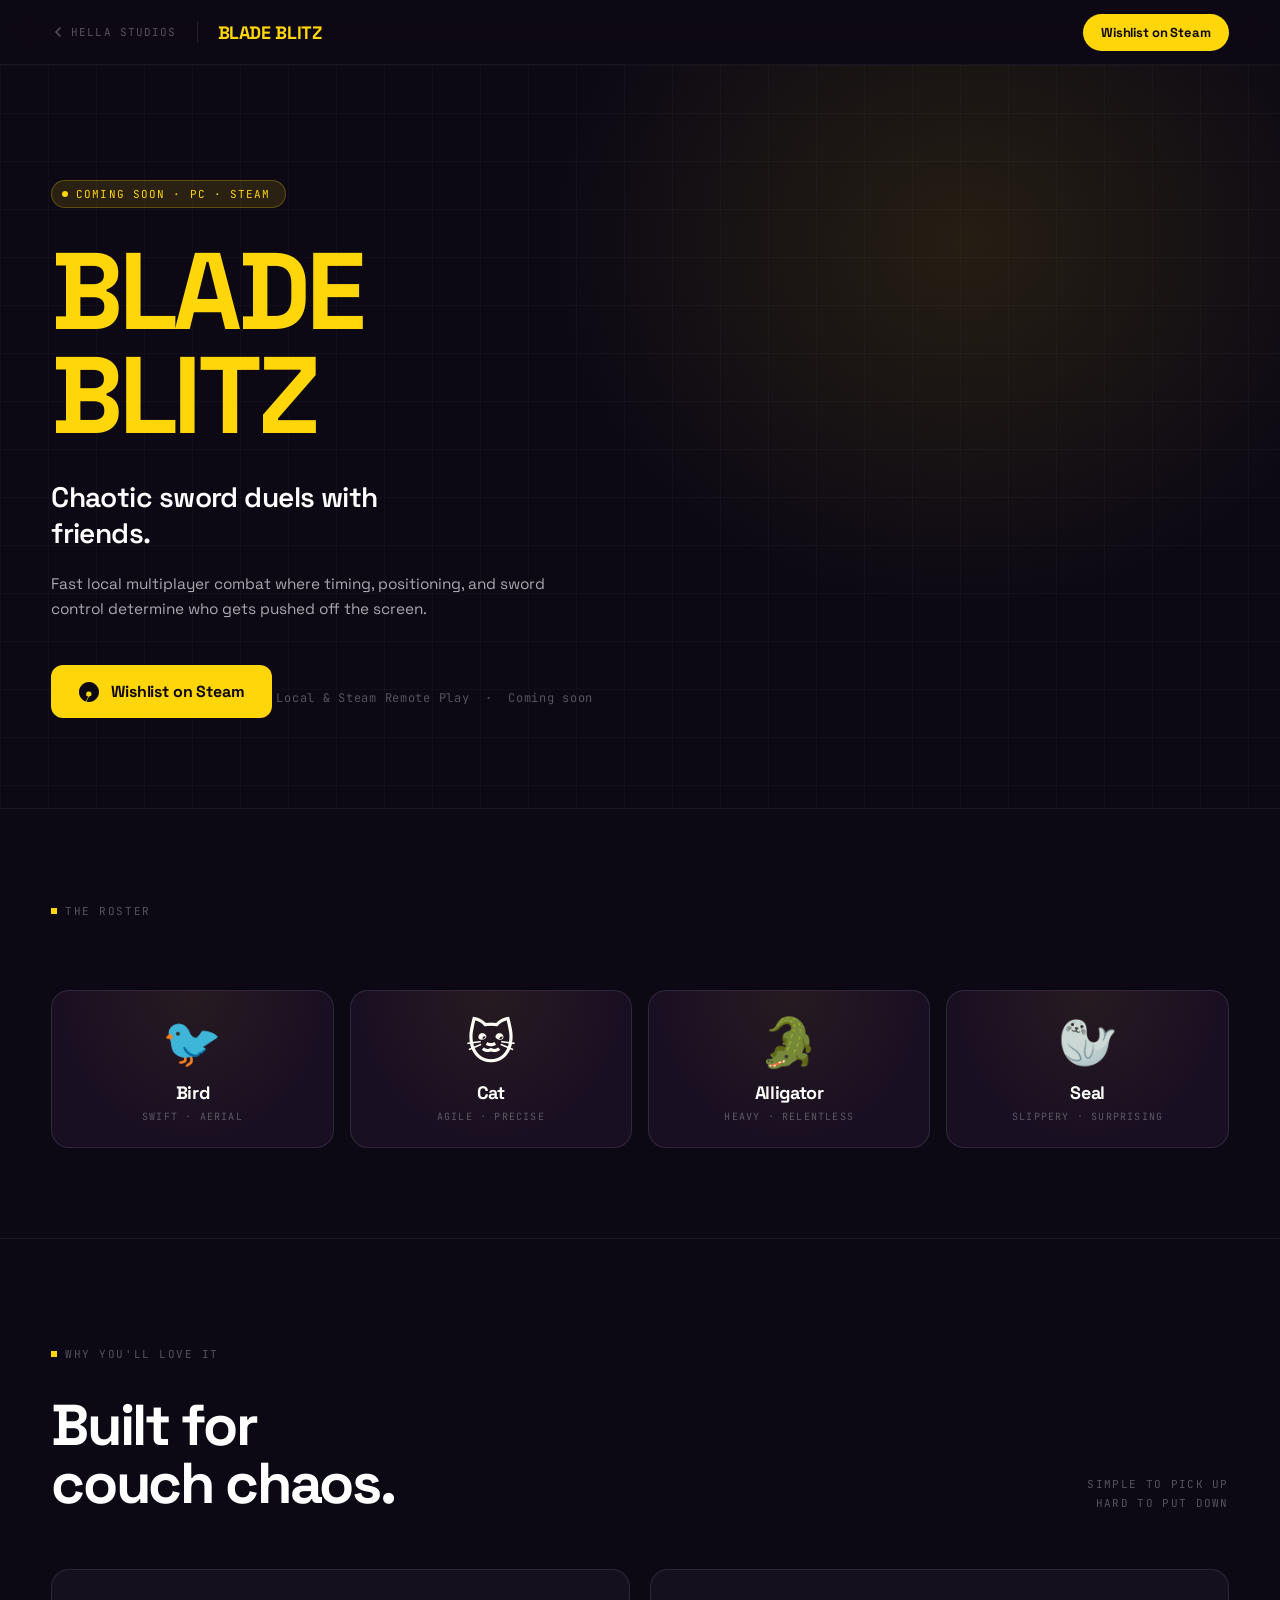
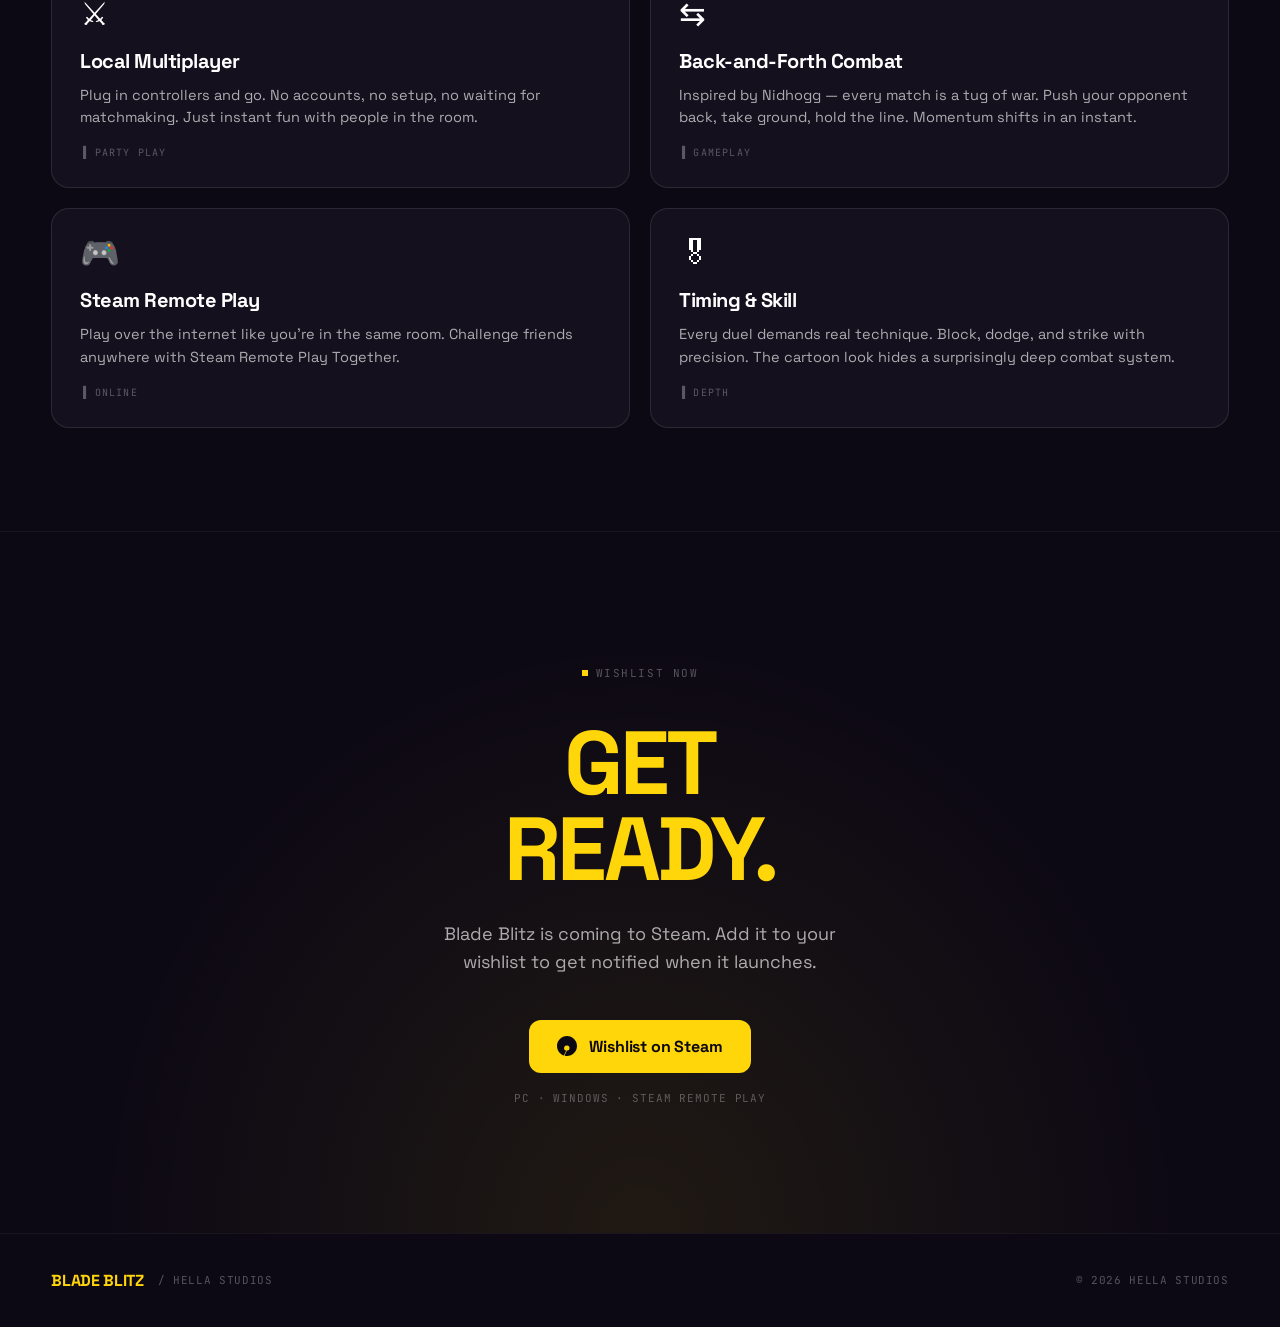
==== blade-blitz/index.html @ c14f47d5 "Initial commit" ====
<!DOCTYPE html>
<html lang="en">
<head>
<meta charset="UTF-8">
<meta name="viewport" content="width=device-width, initial-scale=1.0">
<title>Blade Blitz — Chaotic sword duels with friends.</title>
<link rel="stylesheet" href="../styles.css">
<style>
  :root {
    --bg:          #0d0914;
    --bg-2:        #15101e;
    --bg-3:        #1e1628;
    --bg-card:     #190f22;
    --fg:          #ffffff;
    --fg-2:        rgba(255,255,255,0.65);
    --fg-3:        rgba(255,255,255,0.3);
    --border:      rgba(255,255,255,0.1);
    --border-soft: rgba(255,255,255,0.05);
    --yellow:      #FFD60A;
    --yellow-dim:  #c8a800;
    --orange:      #FF8C00;
  }

  body { background: var(--bg); color: var(--fg); font-family: var(--font-sans); }
  ::selection { background: var(--yellow); color: var(--bg); }
  a { color: inherit; }
  button { font-family: inherit; }

  /* ── nav ── */
  nav {
    position: sticky; top: 0; z-index: 50;
    background: rgba(13,9,20,0.85);
    backdrop-filter: blur(14px) saturate(130%);
    -webkit-backdrop-filter: blur(14px) saturate(130%);
    border-bottom: 1px solid var(--border-soft);
  }
  nav .inner { display: flex; align-items: center; height: 64px; gap: 20px; }
  .nav-back {
    display: inline-flex; align-items: center; gap: 6px;
    font-family: var(--font-mono); font-size: 11px; letter-spacing: 0.1em;
    text-transform: uppercase; color: var(--fg-3);
    transition: color 0.15s;
  }
  .nav-back:hover { color: var(--fg-2); }
  .nav-back svg { flex-shrink: 0; }
  .nav-divider { width: 1px; height: 20px; background: var(--border); flex-shrink: 0; }
  .nav-logo {
    font-weight: 700; font-size: 18px; letter-spacing: -0.02em;
    text-transform: uppercase; color: var(--yellow);
  }
  nav .spacer { flex: 1; }
  .nav-cta {
    background: var(--yellow); color: var(--bg);
    padding: 10px 18px; border-radius: 999px;
    font-size: 13px; font-weight: 700; letter-spacing: -0.01em;
    border: 0; cursor: pointer;
    transition: transform 0.18s, background 0.18s;
  }
  .nav-cta:hover { background: #ffe033; transform: translateY(-1px); }

  /* ── shared section parts ── */
  .eyebrow {
    font-family: var(--font-mono); font-size: 11px; letter-spacing: 0.14em;
    text-transform: uppercase; color: var(--fg-3);
    display: inline-flex; align-items: center; gap: 8px;
    margin-bottom: 24px;
  }
  .eyebrow::before { content: ""; width: 6px; height: 6px; background: var(--yellow); display: inline-block; flex-shrink: 0; }

  /* ── hero ── */
  .hero {
    padding: clamp(72px, 9vw, 128px) 0 clamp(64px, 7vw, 96px);
    position: relative; overflow: hidden;
  }
  .hero::before {
    content: "";
    position: absolute; top: -30%; left: 40%;
    width: 900px; height: 800px;
    background: radial-gradient(ellipse at center, rgba(255,214,10,0.1) 0%, transparent 65%);
    pointer-events: none;
  }
  .hero::after {
    content: "";
    position: absolute; inset: 0;
    background-image:
      linear-gradient(rgba(255,255,255,0.025) 1px, transparent 1px),
      linear-gradient(90deg, rgba(255,255,255,0.025) 1px, transparent 1px);
    background-size: 48px 48px;
    pointer-events: none;
  }
  .hero .inner { position: relative; z-index: 1; }
  .hero-badge {
    display: inline-flex; align-items: center; gap: 8px;
    background: rgba(255,214,10,0.12); border: 1px solid rgba(255,214,10,0.25);
    border-radius: 999px; padding: 6px 14px 6px 10px;
    font-family: var(--font-mono); font-size: 11px; letter-spacing: 0.1em;
    text-transform: uppercase; color: var(--yellow);
    margin-bottom: 32px;
  }
  .hero-badge .dot { width: 6px; height: 6px; background: var(--yellow); border-radius: 50%; flex-shrink: 0; }
  .hero h1 {
    font-size: clamp(56px, 8.5vw, 128px);
    font-weight: 700; letter-spacing: -0.04em; line-height: 0.95;
    text-transform: uppercase; color: var(--yellow);
    margin-bottom: 32px; max-width: 10ch;
  }
  .hero .tagline {
    font-size: clamp(20px, 2.2vw, 30px);
    font-weight: 600; letter-spacing: -0.02em; line-height: 1.3;
    color: var(--fg); max-width: 22ch; margin-bottom: 20px;
  }
  .hero .sub {
    font-size: clamp(15px, 1.2vw, 17px); line-height: 1.6;
    color: var(--fg-2); max-width: 50ch; margin-bottom: 44px;
  }
  .btn-steam {
    display: inline-flex; align-items: center; gap: 12px;
    background: var(--yellow); color: var(--bg);
    padding: 16px 28px; border-radius: 12px; border: 0;
    font-size: 16px; font-weight: 700; letter-spacing: -0.01em;
    cursor: pointer; transition: transform 0.18s, background 0.18s;
    text-decoration: none;
  }
  .btn-steam:hover { background: #ffe033; transform: translateY(-2px); }
  .btn-steam svg { flex-shrink: 0; }
  .hero-meta { margin-top: 20px; font-family: var(--font-mono); font-size: 12px; color: var(--fg-3); letter-spacing: 0.06em; display: inline-flex; align-items: center; gap: 8px; }

  /* ── cast ── */
  .cast { padding: clamp(64px,7vw,96px) 0; border-top: 1px solid var(--border-soft); }
  .cast-grid { display: grid; grid-template-columns: repeat(4, 1fr); gap: 16px; margin-top: 48px; }
  @media (max-width: 760px) { .cast-grid { grid-template-columns: repeat(2, 1fr); } }
  @media (max-width: 400px) { .cast-grid { grid-template-columns: 1fr 1fr; gap: 12px; } }
  .cast-card {
    background: var(--bg-card); border: 1px solid var(--border);
    border-radius: 18px; padding: 28px 20px 24px;
    text-align: center; transition: transform 0.2s, border-color 0.2s;
    position: relative; overflow: hidden;
  }
  .cast-card:hover { transform: translateY(-3px); border-color: rgba(255,214,10,0.3); }
  .cast-card::before { content: ""; position: absolute; inset: 0; background: radial-gradient(ellipse at 50% 0%, rgba(255,214,10,0.06), transparent 70%); pointer-events: none; }
  .cast-emoji { font-size: 48px; line-height: 1; margin-bottom: 14px; display: block; }
  .cast-name { font-weight: 700; font-size: 18px; letter-spacing: -0.02em; margin-bottom: 6px; }
  .cast-role { font-family: var(--font-mono); font-size: 10px; letter-spacing: 0.12em; text-transform: uppercase; color: var(--fg-3); }

  /* ── features ── */
  .features { padding: clamp(72px,8vw,112px) 0; border-top: 1px solid var(--border-soft); }
  .section-head { display: flex; justify-content: space-between; align-items: flex-end; gap: 32px; margin-bottom: 56px; flex-wrap: wrap; }
  .section-head h2 { font-size: clamp(34px, 4.5vw, 64px); font-weight: 700; letter-spacing: -0.04em; line-height: 1.0; margin-top: 12px; }
  .section-head .right-meta { font-family: var(--font-mono); font-size: 11px; color: var(--fg-3); text-transform: uppercase; letter-spacing: 0.12em; text-align: right; line-height: 1.7; }
  .features-list { display: grid; grid-template-columns: repeat(2, 1fr); gap: 20px; }
  @media (max-width: 640px) { .features-list { grid-template-columns: 1fr; } }
  .feat-card {
    background: var(--bg-2); border: 1px solid var(--border);
    border-radius: 18px; padding: 28px;
    transition: border-color 0.2s, transform 0.2s;
  }
  .feat-card:hover { border-color: rgba(255,214,10,0.3); transform: translateY(-2px); }
  .feat-card .feat-icon { font-size: 32px; margin-bottom: 18px; line-height: 1; }
  .feat-card h3 { font-size: 20px; font-weight: 700; letter-spacing: -0.025em; margin-bottom: 10px; }
  .feat-card p { font-size: 14.5px; color: var(--fg-2); line-height: 1.55; }
  .feat-tag { font-family: var(--font-mono); font-size: 10px; letter-spacing: 0.12em; text-transform: uppercase; color: var(--fg-3); margin-top: 18px; }

  /* ── final cta ── */
  .final {
    padding: clamp(80px,10vw,128px) 0;
    border-top: 1px solid var(--border-soft);
    text-align: center; position: relative; overflow: hidden;
  }
  .final::before { content: ""; position: absolute; inset: 0; background: radial-gradient(ellipse at 50% 100%, rgba(255,214,10,0.08), transparent 60%); pointer-events: none; }
  .final .inner { position: relative; z-index: 1; }
  .final h2 { font-size: clamp(48px, 7vw, 108px); font-weight: 700; letter-spacing: -0.04em; line-height: 0.96; text-transform: uppercase; color: var(--yellow); margin: 16px auto 28px; max-width: 12ch; }
  .final .sub { font-size: 18px; color: var(--fg-2); max-width: 36ch; margin: 0 auto 44px; line-height: 1.55; }
  .final .platform-note { margin-top: 18px; font-family: var(--font-mono); font-size: 11px; color: var(--fg-3); letter-spacing: 0.08em; text-transform: uppercase; }

  /* ── footer ── */
  footer { border-top: 1px solid var(--border-soft); padding: 36px 0; }
  footer .row { display: flex; align-items: center; justify-content: space-between; flex-wrap: wrap; gap: 20px; }
  .footer-brand { font-weight: 700; font-size: 16px; letter-spacing: -0.02em; text-transform: uppercase; color: var(--yellow); }
  .footer-copy { font-family: var(--font-mono); font-size: 11px; color: var(--fg-3); letter-spacing: 0.06em; text-transform: uppercase; }
  .footer-parent { font-family: var(--font-mono); font-size: 11px; color: var(--fg-3); letter-spacing: 0.06em; text-transform: uppercase; }
  .footer-parent a:hover { color: var(--fg-2); }
</style>
</head>
<body>

<nav>
  <div class="shell inner">
    <a href="../" class="nav-back">
      <svg width="14" height="14" viewBox="0 0 14 14" fill="none" stroke="currentColor" stroke-width="1.6" stroke-linecap="round" stroke-linejoin="round"><path d="M9 3L5 7l4 4"/></svg>
      Hella Studios
    </a>
    <span class="nav-divider"></span>
    <span class="nav-logo">Blade Blitz</span>
    <span class="spacer"></span>
    <button class="nav-cta">Wishlist on Steam</button>
  </div>
</nav>

<!-- hero -->
<section class="hero">
  <div class="shell inner">
    <div class="hero-badge"><span class="dot"></span>Coming Soon &middot; PC &middot; Steam</div>
    <h1>Blade<br/>Blitz</h1>
    <p class="tagline">Chaotic sword duels with friends.</p>
    <p class="sub">Fast local multiplayer combat where timing, positioning, and sword control determine who gets pushed off the screen.</p>
    <a href="#" class="btn-steam">
      <svg width="20" height="20" viewBox="0 0 20 20" fill="currentColor">
        <path d="M10 0C4.477 0 0 4.477 0 10c0 4.418 2.865 8.166 6.839 9.489l2.413-4.975A2.5 2.5 0 0 1 10 9.5a2.5 2.5 0 0 1 2.5 2.5 2.5 2.5 0 0 1-2.5 2.5 2.5 2.5 0 0 1-.09-.003l-2.376 4.897C8.341 19.79 9.163 20 10 20c5.523 0 10-4.477 10-10S15.523 0 10 0z"/>
      </svg>
      Wishlist on Steam
    </a>
    <div class="hero-meta">Local &amp; Steam Remote Play &nbsp;&middot;&nbsp; Coming soon</div>
  </div>
</section>

<!-- cast -->
<section class="cast">
  <div class="shell">
    <div class="eyebrow">The roster</div>
    <div class="cast-grid">
      <div class="cast-card">
        <span class="cast-emoji">🐦</span>
        <div class="cast-name">Bird</div>
        <div class="cast-role">Swift &middot; Aerial</div>
      </div>
      <div class="cast-card">
        <span class="cast-emoji">🐱</span>
        <div class="cast-name">Cat</div>
        <div class="cast-role">Agile &middot; Precise</div>
      </div>
      <div class="cast-card">
        <span class="cast-emoji">🐊</span>
        <div class="cast-name">Alligator</div>
        <div class="cast-role">Heavy &middot; Relentless</div>
      </div>
      <div class="cast-card">
        <span class="cast-emoji">🦭</span>
        <div class="cast-name">Seal</div>
        <div class="cast-role">Slippery &middot; Surprising</div>
      </div>
    </div>
  </div>
</section>

<!-- features -->
<section class="features" id="features">
  <div class="shell">
    <div class="section-head">
      <div>
        <div class="eyebrow">Why you'll love it</div>
        <h2>Built for<br/>couch chaos.</h2>
      </div>
      <div class="right-meta">Simple to pick up<br/>hard to put down</div>
    </div>

    <div class="features-list">
      <div class="feat-card">
        <div class="feat-icon">&#9876;</div>
        <h3>Local Multiplayer</h3>
        <p>Plug in controllers and go. No accounts, no setup, no waiting for matchmaking. Just instant fun with people in the room.</p>
        <div class="feat-tag">&#9616; Party Play</div>
      </div>

      <div class="feat-card">
        <div class="feat-icon">&#8646;</div>
        <h3>Back-and-Forth Combat</h3>
        <p>Inspired by Nidhogg — every match is a tug of war. Push your opponent back, take ground, hold the line. Momentum shifts in an instant.</p>
        <div class="feat-tag">&#9616; Gameplay</div>
      </div>

      <div class="feat-card">
        <div class="feat-icon">&#127918;</div>
        <h3>Steam Remote Play</h3>
        <p>Play over the internet like you're in the same room. Challenge friends anywhere with Steam Remote Play Together.</p>
        <div class="feat-tag">&#9616; Online</div>
      </div>

      <div class="feat-card">
        <div class="feat-icon">&#127894;</div>
        <h3>Timing &amp; Skill</h3>
        <p>Every duel demands real technique. Block, dodge, and strike with precision. The cartoon look hides a surprisingly deep combat system.</p>
        <div class="feat-tag">&#9616; Depth</div>
      </div>
    </div>
  </div>
</section>

<!-- final cta -->
<section class="final">
  <div class="shell inner">
    <div class="eyebrow" style="justify-content:center;display:inline-flex;">Wishlist now</div>
    <h2>Get<br/>Ready.</h2>
    <p class="sub">Blade Blitz is coming to Steam. Add it to your wishlist to get notified when it launches.</p>
    <a href="#" class="btn-steam">
      <svg width="20" height="20" viewBox="0 0 20 20" fill="currentColor">
        <path d="M10 0C4.477 0 0 4.477 0 10c0 4.418 2.865 8.166 6.839 9.489l2.413-4.975A2.5 2.5 0 0 1 10 9.5a2.5 2.5 0 0 1 2.5 2.5 2.5 2.5 0 0 1-2.5 2.5 2.5 2.5 0 0 1-.09-.003l-2.376 4.897C8.341 19.79 9.163 20 10 20c5.523 0 10-4.477 10-10S15.523 0 10 0z"/>
      </svg>
      Wishlist on Steam
    </a>
    <div class="platform-note">PC &middot; Windows &middot; Steam Remote Play</div>
  </div>
</section>

<!-- footer -->
<footer>
  <div class="shell row">
    <div style="display:flex;align-items:center;gap:14px;">
      <span class="footer-brand">Blade Blitz</span>
      <span class="footer-parent">/ <a href="../">Hella Studios</a></span>
    </div>
    <span class="footer-copy">&copy; 2026 Hella Studios</span>
  </div>
</footer>

</body>
</html>
---- styles.css ----
@import url('https://fonts.googleapis.com/css2?family=Space+Grotesk:wght@400;500;600;700&family=JetBrains+Mono:wght@400;500;600;700&display=swap');

*,*::before,*::after{box-sizing:border-box;margin:0;padding:0}
html{-webkit-text-size-adjust:100%}
body{-webkit-font-smoothing:antialiased;text-rendering:optimizeLegibility;overflow-x:hidden}
a{text-decoration:none;color:inherit}
button{font-family:inherit;cursor:pointer;border:none;background:none}
img,svg{display:block;max-width:100%}
ul{list-style:none}

:root {
  --font-sans: "Space Grotesk", -apple-system, system-ui, sans-serif;
  --font-mono: "JetBrains Mono", ui-monospace, "SF Mono", monospace;
}

.shell {
  max-width: 1280px;
  margin: 0 auto;
  padding-left: clamp(20px, 4vw, 56px);
  padding-right: clamp(20px, 4vw, 56px);
}
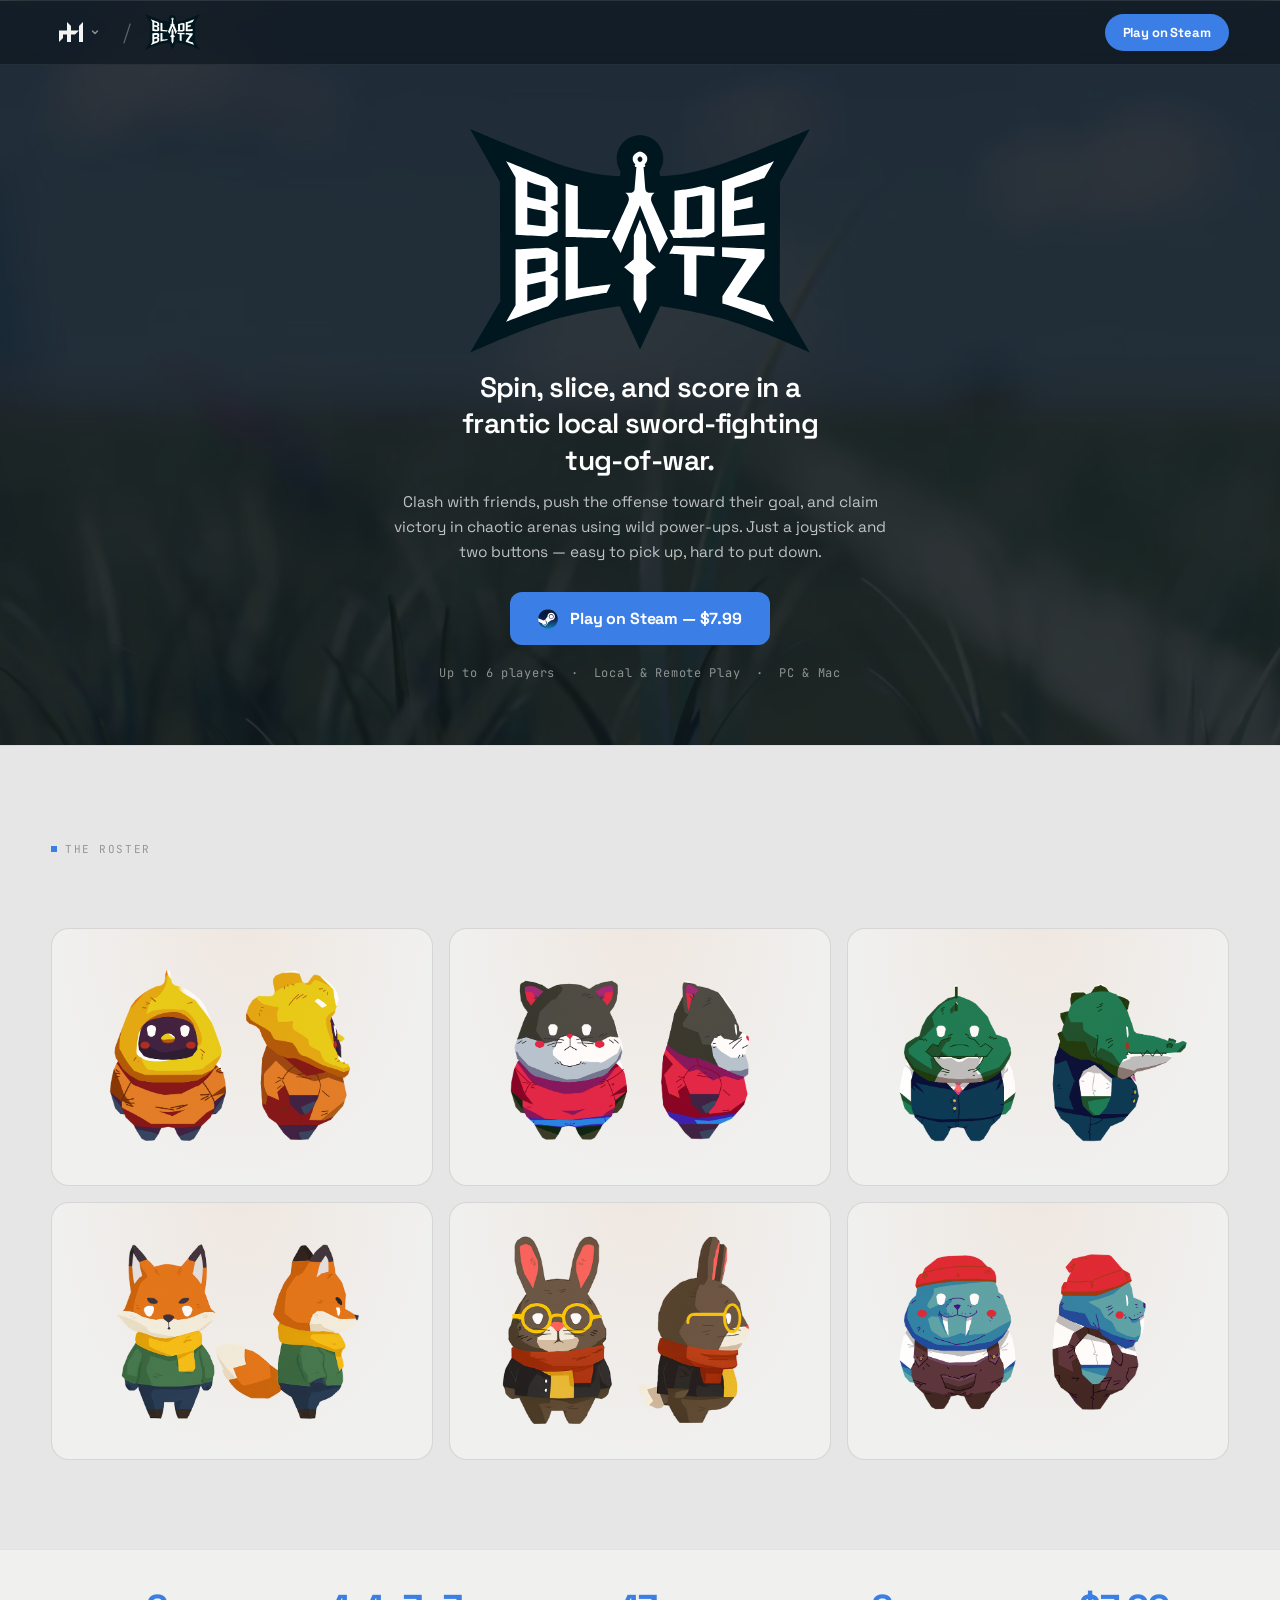
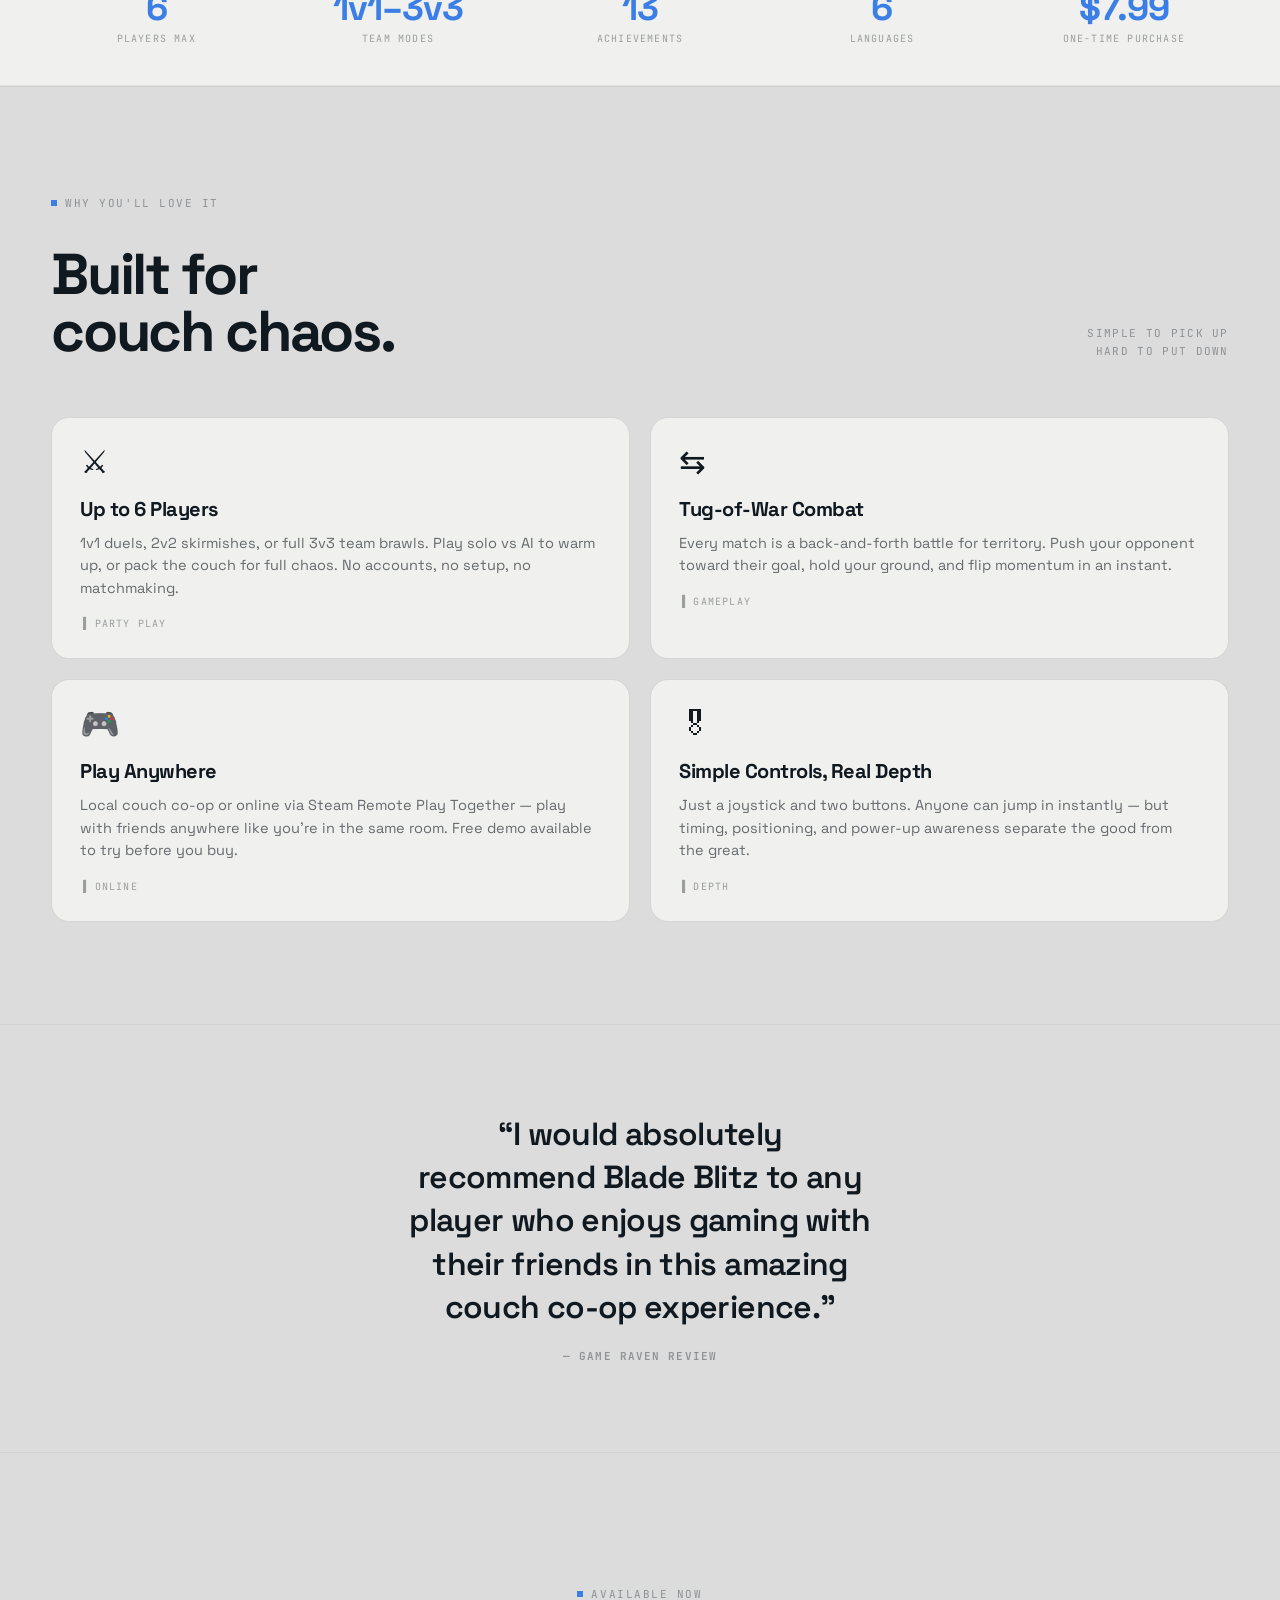
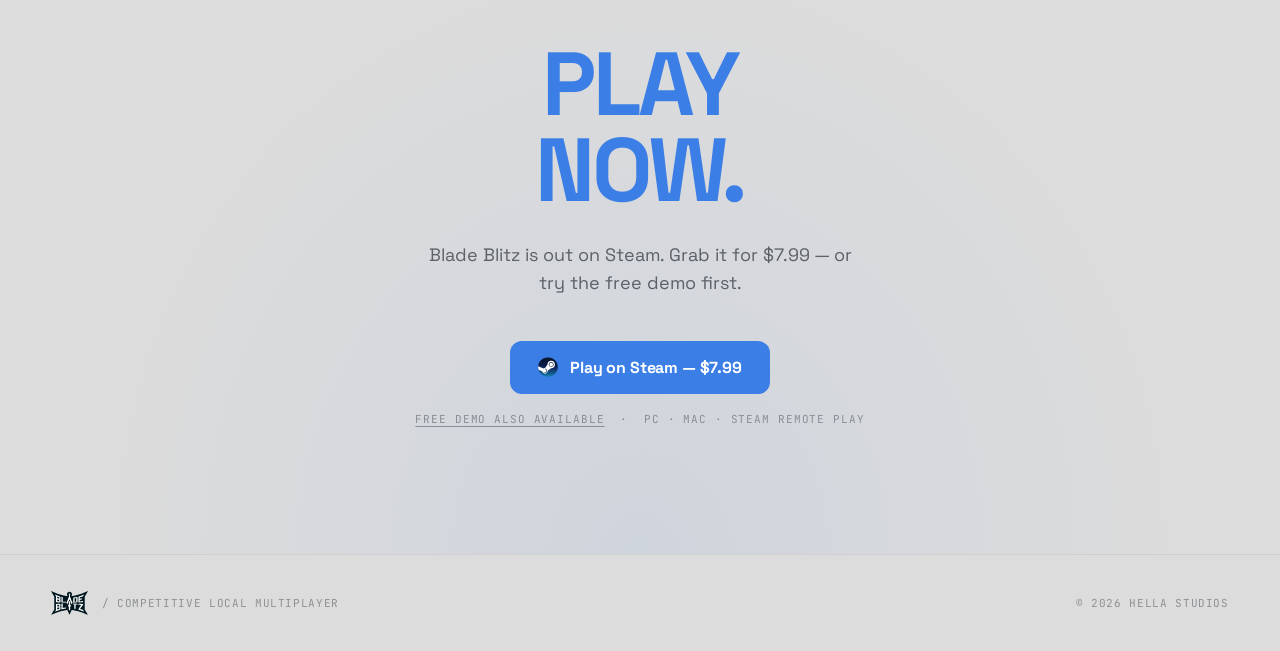
==== commit 4216188d: "Updated both Blade Blitz and Habite product one pagers" ====
--- a/blade-blitz/index.html
+++ b/blade-blitz/index.html
@@ -7,56 +7,91 @@
 <link rel="stylesheet" href="../styles.css">
 <style>
   :root {
-    --bg:          #0d0914;
-    --bg-2:        #15101e;
-    --bg-3:        #1e1628;
-    --bg-card:     #190f22;
-    --fg:          #ffffff;
-    --fg-2:        rgba(255,255,255,0.65);
-    --fg-3:        rgba(255,255,255,0.3);
-    --border:      rgba(255,255,255,0.1);
-    --border-soft: rgba(255,255,255,0.05);
-    --yellow:      #FFD60A;
-    --yellow-dim:  #c8a800;
-    --orange:      #FF8C00;
+    --bg:          #DCDCDC;
+    --bg-2:        #E6E6E6;
+    --bg-3:        #CFCFCF;
+    --bg-card:     #F0F0EE;
+    --fg:          #101820;
+    --fg-2:        rgba(16,24,32,0.62);
+    --fg-3:        rgba(16,24,32,0.38);
+    --border:      rgba(16,24,32,0.12);
+    --border-soft: rgba(16,24,32,0.06);
+    --blue:        #3B7EE6;
+    --blue-dim:    #2A6DD2;
+    --orange:      #E85210;
   }
 
   body { background: var(--bg); color: var(--fg); font-family: var(--font-sans); }
-  ::selection { background: var(--yellow); color: var(--bg); }
+  ::selection { background: var(--blue); color: #fff; }
   a { color: inherit; }
   button { font-family: inherit; }
 
   /* ── nav ── */
   nav {
     position: sticky; top: 0; z-index: 50;
-    background: rgba(13,9,20,0.85);
+    background: rgba(16,24,32,0.75);
     backdrop-filter: blur(14px) saturate(130%);
     -webkit-backdrop-filter: blur(14px) saturate(130%);
-    border-bottom: 1px solid var(--border-soft);
+    border-bottom: 1px solid rgba(255,255,255,0.08);
+    transition: background 0.3s, border-color 0.3s;
+  }
+  nav.scrolled {
+    background: rgba(220,220,220,0.88);
+    border-bottom-color: var(--border-soft);
   }
   nav .inner { display: flex; align-items: center; height: 64px; gap: 20px; }
-  .nav-back {
-    display: inline-flex; align-items: center; gap: 6px;
-    font-family: var(--font-mono); font-size: 11px; letter-spacing: 0.1em;
-    text-transform: uppercase; color: var(--fg-3);
-    transition: color 0.15s;
-  }
-  .nav-back:hover { color: var(--fg-2); }
-  .nav-back svg { flex-shrink: 0; }
-  .nav-divider { width: 1px; height: 20px; background: var(--border); flex-shrink: 0; }
-  .nav-logo {
-    font-weight: 700; font-size: 18px; letter-spacing: -0.02em;
-    text-transform: uppercase; color: var(--yellow);
-  }
+  .brand-row { display: flex; align-items: center; gap: 14px; position: relative; }
+  .parent {
+    display: inline-flex; align-items: center; gap: 9px;
+    padding: 6px 9px 6px 8px; border-radius: 8px;
+    cursor: pointer; background: transparent; border: 0;
+    transition: background 0.15s; font-family: var(--font-sans);
+  }
+  .parent:hover, .parent[aria-expanded="true"] { background: rgba(255,255,255,0.1); }
+  .parent .chev { color: rgba(255,255,255,0.5); margin-left: -2px; transition: transform 0.18s; }
+  .parent[aria-expanded="true"] .chev { transform: rotate(180deg); color: rgba(255,255,255,0.8); }
+  .brand-slash { color: rgba(255,255,255,0.3); font-size: 22px; font-weight: 300; user-select: none; transform: translateY(-1px); transition: color 0.3s; }
+  nav.scrolled .parent:hover, nav.scrolled .parent[aria-expanded="true"] { background: rgba(16,24,32,0.06); }
+  nav.scrolled .parent .chev { color: var(--fg-3); }
+  nav.scrolled .parent[aria-expanded="true"] .chev { color: var(--fg-2); }
+  nav.scrolled .brand-slash { color: var(--border); }
+  #hellaLogo { filter: invert(1); transition: filter 0.3s; }
+  nav.scrolled #hellaLogo { filter: none; }
+  .switcher {
+    position: absolute; top: calc(100% + 8px); left: 0;
+    width: 300px; background: #fff; border: 1px solid var(--border);
+    border-radius: 14px; padding: 8px;
+    box-shadow: 0 12px 40px -8px rgba(0,0,0,0.12), 0 4px 12px -4px rgba(0,0,0,0.06);
+    opacity: 0; transform: translateY(-4px); pointer-events: none;
+    transition: opacity 0.16s, transform 0.16s; z-index: 60;
+  }
+  .switcher.open { opacity: 1; transform: translateY(0); pointer-events: auto; }
+  .switcher .group-label { font-family: var(--font-mono); font-size: 10px; letter-spacing: 0.14em; text-transform: uppercase; color: var(--fg-3); padding: 10px 12px 6px; }
+  .switcher .item { display: flex; align-items: center; gap: 12px; padding: 10px 12px; border-radius: 9px; cursor: pointer; text-decoration: none; color: var(--fg); transition: background 0.12s; }
+  .switcher .item:hover { background: var(--bg-2); }
+  .switcher .item .tile { width: 32px; height: 32px; border-radius: 8px; background: var(--bg-3); flex-shrink: 0; display: flex; align-items: center; justify-content: center; overflow: hidden; padding: 0; }
+  .switcher .item .body { flex: 1; min-width: 0; }
+  .switcher .item .body .nm { font-size: 14px; font-weight: 600; letter-spacing: -0.01em; line-height: 1.2; display: flex; align-items: center; gap: 6px; }
+  .switcher .item .body .nm .badge-curr { font-family: var(--font-mono); font-size: 9px; letter-spacing: 0.1em; color: #fff; background: var(--blue); padding: 1px 5px; border-radius: 3px; text-transform: uppercase; font-weight: 500; }
+  .switcher .item .body .desc { font-size: 12px; color: var(--fg-2); line-height: 1.3; margin-top: 2px; }
+  .switcher .item .check { color: var(--fg-3); flex-shrink: 0; opacity: 0; }
+  .switcher .item[aria-current="true"] .check { opacity: 1; color: var(--fg); }
+  .switcher .item .arrow { color: var(--fg-3); flex-shrink: 0; }
+  .switcher .divider { height: 1px; background: var(--border-soft); margin: 6px 4px; }
+  .switcher .footer-link { display: flex; align-items: center; justify-content: space-between; padding: 10px 12px 8px; font-family: var(--font-mono); font-size: 11px; letter-spacing: 0.08em; text-transform: uppercase; color: var(--fg-3); cursor: pointer; text-decoration: none; border-radius: 8px; }
+  .switcher .footer-link:hover { color: var(--fg-2); }
+  .switcher .footer-link svg { transition: transform 0.16s; }
+  .switcher .footer-link:hover svg { transform: translateX(2px); }
   nav .spacer { flex: 1; }
   .nav-cta {
-    background: var(--yellow); color: var(--bg);
+    background: var(--blue); color: #fff;
     padding: 10px 18px; border-radius: 999px;
     font-size: 13px; font-weight: 700; letter-spacing: -0.01em;
     border: 0; cursor: pointer;
     transition: transform 0.18s, background 0.18s;
   }
-  .nav-cta:hover { background: #ffe033; transform: translateY(-1px); }
+  .nav-cta:hover { background: var(--blue-dim); transform: translateY(-1px); }
+  @media (max-width: 760px) { .switcher { width: 260px; } }
 
   /* ── shared section parts ── */
   .eyebrow {
@@ -65,82 +100,77 @@
     display: inline-flex; align-items: center; gap: 8px;
     margin-bottom: 24px;
   }
-  .eyebrow::before { content: ""; width: 6px; height: 6px; background: var(--yellow); display: inline-block; flex-shrink: 0; }
+  .eyebrow::before { content: ""; width: 6px; height: 6px; background: var(--blue); display: inline-block; flex-shrink: 0; }
 
   /* ── hero ── */
   .hero {
-    padding: clamp(72px, 9vw, 128px) 0 clamp(64px, 7vw, 96px);
+    padding: clamp(40px, 5vw, 64px) 0 clamp(40px, 5vw, 64px);
+    padding-top: calc(clamp(40px, 5vw, 64px) + 64px);
+    margin-top: -64px;
     position: relative; overflow: hidden;
   }
-  .hero::before {
-    content: "";
-    position: absolute; top: -30%; left: 40%;
-    width: 900px; height: 800px;
-    background: radial-gradient(ellipse at center, rgba(255,214,10,0.1) 0%, transparent 65%);
-    pointer-events: none;
+  .hero-video {
+    position: absolute; inset: 0; width: 100%; height: 100%;
+    object-fit: cover; z-index: 0; pointer-events: none;
   }
   .hero::after {
     content: "";
     position: absolute; inset: 0;
-    background-image:
-      linear-gradient(rgba(255,255,255,0.025) 1px, transparent 1px),
-      linear-gradient(90deg, rgba(255,255,255,0.025) 1px, transparent 1px);
-    background-size: 48px 48px;
-    pointer-events: none;
-  }
-  .hero .inner { position: relative; z-index: 1; }
+    background: rgba(16,24,32,0.65);
+    pointer-events: none; z-index: 1;
+  }
+  .hero .inner { position: relative; z-index: 2; text-align: center; display: flex; flex-direction: column; align-items: center; }
   .hero-badge {
     display: inline-flex; align-items: center; gap: 8px;
-    background: rgba(255,214,10,0.12); border: 1px solid rgba(255,214,10,0.25);
+    background: rgba(59,126,230,0.1); border: 1px solid rgba(59,126,230,0.25);
     border-radius: 999px; padding: 6px 14px 6px 10px;
     font-family: var(--font-mono); font-size: 11px; letter-spacing: 0.1em;
-    text-transform: uppercase; color: var(--yellow);
+    text-transform: uppercase; color: var(--blue);
     margin-bottom: 32px;
   }
-  .hero-badge .dot { width: 6px; height: 6px; background: var(--yellow); border-radius: 50%; flex-shrink: 0; }
+  .hero-badge .dot { width: 6px; height: 6px; background: var(--blue); border-radius: 50%; flex-shrink: 0; }
   .hero h1 {
     font-size: clamp(56px, 8.5vw, 128px);
     font-weight: 700; letter-spacing: -0.04em; line-height: 0.95;
-    text-transform: uppercase; color: var(--yellow);
+    text-transform: uppercase; color: var(--fg);
     margin-bottom: 32px; max-width: 10ch;
   }
+  .hero-logo { width: clamp(160px, 28vw, 340px); margin-bottom: 16px; display: block; }
   .hero .tagline {
     font-size: clamp(20px, 2.2vw, 30px);
     font-weight: 600; letter-spacing: -0.02em; line-height: 1.3;
-    color: var(--fg); max-width: 22ch; margin-bottom: 20px;
+    color: #fff; max-width: 22ch; margin-bottom: 12px;
   }
   .hero .sub {
     font-size: clamp(15px, 1.2vw, 17px); line-height: 1.6;
-    color: var(--fg-2); max-width: 50ch; margin-bottom: 44px;
+    color: rgba(255,255,255,0.72); max-width: 50ch; margin-bottom: 28px;
   }
   .btn-steam {
     display: inline-flex; align-items: center; gap: 12px;
-    background: var(--yellow); color: var(--bg);
+    background: var(--blue); color: #fff;
     padding: 16px 28px; border-radius: 12px; border: 0;
     font-size: 16px; font-weight: 700; letter-spacing: -0.01em;
     cursor: pointer; transition: transform 0.18s, background 0.18s;
     text-decoration: none;
   }
-  .btn-steam:hover { background: #ffe033; transform: translateY(-2px); }
+  .btn-steam:hover { background: var(--blue-dim); transform: translateY(-2px); }
   .btn-steam svg { flex-shrink: 0; }
-  .hero-meta { margin-top: 20px; font-family: var(--font-mono); font-size: 12px; color: var(--fg-3); letter-spacing: 0.06em; display: inline-flex; align-items: center; gap: 8px; }
+  .hero-meta { margin-top: 20px; font-family: var(--font-mono); font-size: 12px; color: rgba(255,255,255,0.5); letter-spacing: 0.06em; display: inline-flex; align-items: center; gap: 8px; }
 
   /* ── cast ── */
-  .cast { padding: clamp(64px,7vw,96px) 0; border-top: 1px solid var(--border-soft); }
-  .cast-grid { display: grid; grid-template-columns: repeat(4, 1fr); gap: 16px; margin-top: 48px; }
+  .cast { padding: clamp(64px,7vw,96px) 0; border-top: 1px solid var(--border-soft); background: var(--bg-2); }
+  .cast-grid { display: grid; grid-template-columns: repeat(3, 1fr); gap: 16px; margin-top: 48px; }
   @media (max-width: 760px) { .cast-grid { grid-template-columns: repeat(2, 1fr); } }
   @media (max-width: 400px) { .cast-grid { grid-template-columns: 1fr 1fr; gap: 12px; } }
   .cast-card {
     background: var(--bg-card); border: 1px solid var(--border);
-    border-radius: 18px; padding: 28px 20px 24px;
+    border-radius: 18px; padding: 28px 20px;
     text-align: center; transition: transform 0.2s, border-color 0.2s;
     position: relative; overflow: hidden;
   }
-  .cast-card:hover { transform: translateY(-3px); border-color: rgba(255,214,10,0.3); }
-  .cast-card::before { content: ""; position: absolute; inset: 0; background: radial-gradient(ellipse at 50% 0%, rgba(255,214,10,0.06), transparent 70%); pointer-events: none; }
-  .cast-emoji { font-size: 48px; line-height: 1; margin-bottom: 14px; display: block; }
-  .cast-name { font-weight: 700; font-size: 18px; letter-spacing: -0.02em; margin-bottom: 6px; }
-  .cast-role { font-family: var(--font-mono); font-size: 10px; letter-spacing: 0.12em; text-transform: uppercase; color: var(--fg-3); }
+  .cast-card:hover { transform: translateY(-3px); border-color: var(--orange); }
+  .cast-card::before { content: ""; position: absolute; inset: 0; background: radial-gradient(ellipse at 50% 0%, rgba(232,82,16,0.06), transparent 70%); pointer-events: none; }
+  .cast-emoji { width: 100%; height: 200px; object-fit: contain; display: block; margin: 0 auto; }
 
   /* ── features ── */
   .features { padding: clamp(72px,8vw,112px) 0; border-top: 1px solid var(--border-soft); }
@@ -150,11 +180,11 @@
   .features-list { display: grid; grid-template-columns: repeat(2, 1fr); gap: 20px; }
   @media (max-width: 640px) { .features-list { grid-template-columns: 1fr; } }
   .feat-card {
-    background: var(--bg-2); border: 1px solid var(--border);
+    background: var(--bg-card); border: 1px solid var(--border);
     border-radius: 18px; padding: 28px;
     transition: border-color 0.2s, transform 0.2s;
   }
-  .feat-card:hover { border-color: rgba(255,214,10,0.3); transform: translateY(-2px); }
+  .feat-card:hover { border-color: rgba(59,126,230,0.4); transform: translateY(-2px); }
   .feat-card .feat-icon { font-size: 32px; margin-bottom: 18px; line-height: 1; }
   .feat-card h3 { font-size: 20px; font-weight: 700; letter-spacing: -0.025em; margin-bottom: 10px; }
   .feat-card p { font-size: 14.5px; color: var(--fg-2); line-height: 1.55; }
@@ -166,16 +196,28 @@
     border-top: 1px solid var(--border-soft);
     text-align: center; position: relative; overflow: hidden;
   }
-  .final::before { content: ""; position: absolute; inset: 0; background: radial-gradient(ellipse at 50% 100%, rgba(255,214,10,0.08), transparent 60%); pointer-events: none; }
+  .final::before { content: ""; position: absolute; inset: 0; background: radial-gradient(ellipse at 50% 100%, rgba(59,126,230,0.08), transparent 60%); pointer-events: none; }
   .final .inner { position: relative; z-index: 1; }
-  .final h2 { font-size: clamp(48px, 7vw, 108px); font-weight: 700; letter-spacing: -0.04em; line-height: 0.96; text-transform: uppercase; color: var(--yellow); margin: 16px auto 28px; max-width: 12ch; }
+  .final h2 { font-size: clamp(48px, 7vw, 108px); font-weight: 700; letter-spacing: -0.04em; line-height: 0.96; text-transform: uppercase; color: var(--blue); margin: 16px auto 28px; max-width: 12ch; }
   .final .sub { font-size: 18px; color: var(--fg-2); max-width: 36ch; margin: 0 auto 44px; line-height: 1.55; }
   .final .platform-note { margin-top: 18px; font-family: var(--font-mono); font-size: 11px; color: var(--fg-3); letter-spacing: 0.08em; text-transform: uppercase; }
+
+  /* ── stats strip ── */
+  .stats-strip { border-top: 1px solid var(--border-soft); border-bottom: 1px solid var(--border-soft); background: var(--bg-card); padding: 40px 0; }
+  .stats-grid { display: flex; justify-content: space-between; flex-wrap: wrap; gap: 32px; }
+  .stat { text-align: center; flex: 1; min-width: 80px; }
+  .stat-num { font-size: clamp(24px, 3vw, 36px); font-weight: 700; letter-spacing: -0.03em; color: var(--blue); line-height: 1; }
+  .stat-lbl { font-family: var(--font-mono); font-size: 10px; letter-spacing: 0.12em; text-transform: uppercase; color: var(--fg-3); margin-top: 6px; }
+
+  /* ── review quote ── */
+  .review { padding: clamp(56px,7vw,88px) 0; border-top: 1px solid var(--border-soft); text-align: center; }
+  .review-quote { font-size: clamp(20px, 2.5vw, 32px); font-weight: 600; letter-spacing: -0.02em; line-height: 1.35; color: var(--fg); max-width: 22ch; margin: 0 auto; }
+  .review-quote cite { display: block; margin-top: 20px; font-family: var(--font-mono); font-size: 11px; font-style: normal; letter-spacing: 0.1em; text-transform: uppercase; color: var(--fg-3); }
 
   /* ── footer ── */
   footer { border-top: 1px solid var(--border-soft); padding: 36px 0; }
   footer .row { display: flex; align-items: center; justify-content: space-between; flex-wrap: wrap; gap: 20px; }
-  .footer-brand { font-weight: 700; font-size: 16px; letter-spacing: -0.02em; text-transform: uppercase; color: var(--yellow); }
+  .footer-brand { font-weight: 700; font-size: 16px; letter-spacing: -0.02em; text-transform: uppercase; color: var(--orange); }
   .footer-copy { font-family: var(--font-mono); font-size: 11px; color: var(--fg-3); letter-spacing: 0.06em; text-transform: uppercase; }
   .footer-parent { font-family: var(--font-mono); font-size: 11px; color: var(--fg-3); letter-spacing: 0.06em; text-transform: uppercase; }
   .footer-parent a:hover { color: var(--fg-2); }
@@ -185,31 +227,58 @@
 
 <nav>
   <div class="shell inner">
-    <a href="../" class="nav-back">
-      <svg width="14" height="14" viewBox="0 0 14 14" fill="none" stroke="currentColor" stroke-width="1.6" stroke-linecap="round" stroke-linejoin="round"><path d="M9 3L5 7l4 4"/></svg>
-      Hella Studios
-    </a>
-    <span class="nav-divider"></span>
-    <span class="nav-logo">Blade Blitz</span>
+    <div class="brand-row">
+      <button class="parent" id="parentBtn" aria-expanded="false" aria-haspopup="menu" aria-label="Switch products">
+        <img src="../assets/hellastudios-logo.svg" alt="Hella Studios" height="20" id="hellaLogo">
+        <svg class="chev" width="10" height="10" viewBox="0 0 10 10" fill="none" stroke="currentColor" stroke-width="1.5" stroke-linecap="round" stroke-linejoin="round"><path d="M2.5 4l2.5 2.5L7.5 4"/></svg>
+      </button>
+      <span class="brand-slash" aria-hidden="true">/</span>
+      <img src="../assets/blade-blitz/blade-blitz-logo.svg" alt="Blade Blitz" height="36" class="nav-logo">
+
+      <div class="switcher" id="switcher" role="menu" aria-labelledby="parentBtn">
+        <div class="group-label">Products</div>
+        <a class="item" href="../habite/" role="menuitem">
+          <span class="tile"><img src="../assets/habite/habite-icon.png" alt="" width="32" height="32" style="display:block;object-fit:cover;"></span>
+          <span class="body">
+            <span class="nm">Habite</span>
+            <span class="desc">The meal commitments app</span>
+          </span>
+          <svg class="arrow" width="14" height="14" viewBox="0 0 14 14" fill="none" stroke="currentColor" stroke-width="1.5" stroke-linecap="round"><path d="M5 3l4 4-4 4"/></svg>
+        </a>
+        <a class="item" href="#" role="menuitem" aria-current="true">
+          <span class="tile"><img src="../assets/blade-blitz/blade-blitz-icon.png" alt="" width="32" height="32" style="display:block;object-fit:cover;"></span>
+          <span class="body">
+            <span class="nm">Blade Blitz <span class="badge-curr">Current</span></span>
+            <span class="desc">Competitive local multiplayer</span>
+          </span>
+          <svg class="check" width="14" height="14" viewBox="0 0 14 14" fill="none" stroke="currentColor" stroke-width="1.8" stroke-linecap="round" stroke-linejoin="round"><path d="M3 7.5l3 3 5-7"/></svg>
+        </a>
+        <div class="divider"></div>
+        <a class="footer-link" href="../">
+          <span>Visit Hella Studios</span>
+          <svg width="12" height="12" viewBox="0 0 12 12" fill="none" stroke="currentColor" stroke-width="1.6" stroke-linecap="round" stroke-linejoin="round"><path d="M3.5 8.5l5-5M4 3.5h4.5V8"/></svg>
+        </a>
+      </div>
+    </div>
     <span class="spacer"></span>
-    <button class="nav-cta">Wishlist on Steam</button>
+    <a href="https://store.steampowered.com/app/3161450/Blade_Blitz/" class="nav-cta" target="_blank" rel="noopener">Play on Steam</a>
   </div>
 </nav>
 
 <!-- hero -->
 <section class="hero">
+  <video class="hero-video" autoplay loop muted playsinline>
+    <source src="../assets/blade-blitz/bladeblitz-trailer.webm" type="video/webm">
+  </video>
   <div class="shell inner">
-    <div class="hero-badge"><span class="dot"></span>Coming Soon &middot; PC &middot; Steam</div>
-    <h1>Blade<br/>Blitz</h1>
-    <p class="tagline">Chaotic sword duels with friends.</p>
-    <p class="sub">Fast local multiplayer combat where timing, positioning, and sword control determine who gets pushed off the screen.</p>
-    <a href="#" class="btn-steam">
-      <svg width="20" height="20" viewBox="0 0 20 20" fill="currentColor">
-        <path d="M10 0C4.477 0 0 4.477 0 10c0 4.418 2.865 8.166 6.839 9.489l2.413-4.975A2.5 2.5 0 0 1 10 9.5a2.5 2.5 0 0 1 2.5 2.5 2.5 2.5 0 0 1-2.5 2.5 2.5 2.5 0 0 1-.09-.003l-2.376 4.897C8.341 19.79 9.163 20 10 20c5.523 0 10-4.477 10-10S15.523 0 10 0z"/>
-      </svg>
-      Wishlist on Steam
+<img src="../assets/blade-blitz/blade-blitz-logo.svg" alt="Blade Blitz" class="hero-logo">
+    <p class="tagline">Spin, slice, and score in a frantic local sword-fighting tug-of-war.</p>
+    <p class="sub">Clash with friends, push the offense toward their goal, and claim victory in chaotic arenas using wild power-ups. Just a joystick and two buttons — easy to pick up, hard to put down.</p>
+    <a href="https://store.steampowered.com/app/3161450/Blade_Blitz/" class="btn-steam" target="_blank" rel="noopener">
+      <img src="../assets/icons/steam.svg" alt="" width="20" height="20">
+      Play on Steam — $7.99
     </a>
-    <div class="hero-meta">Local &amp; Steam Remote Play &nbsp;&middot;&nbsp; Coming soon</div>
+    <div class="hero-meta">Up to 6 players &nbsp;&middot;&nbsp; Local &amp; Remote Play &nbsp;&middot;&nbsp; PC &amp; Mac</div>
   </div>
 </section>
 
@@ -218,27 +287,24 @@
   <div class="shell">
     <div class="eyebrow">The roster</div>
     <div class="cast-grid">
-      <div class="cast-card">
-        <span class="cast-emoji">🐦</span>
-        <div class="cast-name">Bird</div>
-        <div class="cast-role">Swift &middot; Aerial</div>
-      </div>
-      <div class="cast-card">
-        <span class="cast-emoji">🐱</span>
-        <div class="cast-name">Cat</div>
-        <div class="cast-role">Agile &middot; Precise</div>
-      </div>
-      <div class="cast-card">
-        <span class="cast-emoji">🐊</span>
-        <div class="cast-name">Alligator</div>
-        <div class="cast-role">Heavy &middot; Relentless</div>
-      </div>
-      <div class="cast-card">
-        <span class="cast-emoji">🦭</span>
-        <div class="cast-name">Seal</div>
-        <div class="cast-role">Slippery &middot; Surprising</div>
-      </div>
+      <div class="cast-card"><img class="cast-emoji" src="../assets/blade-blitz/bird.png" alt="Bird"></div>
+      <div class="cast-card"><img class="cast-emoji" src="../assets/blade-blitz/cat.png" alt="Cat"></div>
+      <div class="cast-card"><img class="cast-emoji" src="../assets/blade-blitz/croc.png" alt="Croc"></div>
+      <div class="cast-card"><img class="cast-emoji" src="../assets/blade-blitz/fox.png" alt="Fox"></div>
+      <div class="cast-card"><img class="cast-emoji" src="../assets/blade-blitz/rabbit.png" alt="Rabbit"></div>
+      <div class="cast-card"><img class="cast-emoji" src="../assets/blade-blitz/seal.png" alt="Seal"></div>
     </div>
+  </div>
+</section>
+
+<!-- stats strip -->
+<section class="stats-strip">
+  <div class="shell stats-grid">
+    <div class="stat"><div class="stat-num">6</div><div class="stat-lbl">Players max</div></div>
+    <div class="stat"><div class="stat-num">1v1–3v3</div><div class="stat-lbl">Team modes</div></div>
+    <div class="stat"><div class="stat-num">13</div><div class="stat-lbl">Achievements</div></div>
+    <div class="stat"><div class="stat-num">6</div><div class="stat-lbl">Languages</div></div>
+    <div class="stat"><div class="stat-num">$7.99</div><div class="stat-lbl">One-time purchase</div></div>
   </div>
 </section>
 
@@ -256,48 +322,56 @@
     <div class="features-list">
       <div class="feat-card">
         <div class="feat-icon">&#9876;</div>
-        <h3>Local Multiplayer</h3>
-        <p>Plug in controllers and go. No accounts, no setup, no waiting for matchmaking. Just instant fun with people in the room.</p>
+        <h3>Up to 6 Players</h3>
+        <p>1v1 duels, 2v2 skirmishes, or full 3v3 team brawls. Play solo vs AI to warm up, or pack the couch for full chaos. No accounts, no setup, no matchmaking.</p>
         <div class="feat-tag">&#9616; Party Play</div>
       </div>
 
       <div class="feat-card">
         <div class="feat-icon">&#8646;</div>
-        <h3>Back-and-Forth Combat</h3>
-        <p>Inspired by Nidhogg — every match is a tug of war. Push your opponent back, take ground, hold the line. Momentum shifts in an instant.</p>
+        <h3>Tug-of-War Combat</h3>
+        <p>Every match is a back-and-forth battle for territory. Push your opponent toward their goal, hold your ground, and flip momentum in an instant.</p>
         <div class="feat-tag">&#9616; Gameplay</div>
       </div>
 
       <div class="feat-card">
         <div class="feat-icon">&#127918;</div>
-        <h3>Steam Remote Play</h3>
-        <p>Play over the internet like you're in the same room. Challenge friends anywhere with Steam Remote Play Together.</p>
+        <h3>Play Anywhere</h3>
+        <p>Local couch co-op or online via Steam Remote Play Together — play with friends anywhere like you're in the same room. Free demo available to try before you buy.</p>
         <div class="feat-tag">&#9616; Online</div>
       </div>
 
       <div class="feat-card">
         <div class="feat-icon">&#127894;</div>
-        <h3>Timing &amp; Skill</h3>
-        <p>Every duel demands real technique. Block, dodge, and strike with precision. The cartoon look hides a surprisingly deep combat system.</p>
+        <h3>Simple Controls, Real Depth</h3>
+        <p>Just a joystick and two buttons. Anyone can jump in instantly — but timing, positioning, and power-up awareness separate the good from the great.</p>
         <div class="feat-tag">&#9616; Depth</div>
       </div>
     </div>
+  </div>
+</section>
+
+<!-- review quote -->
+<section class="review">
+  <div class="shell">
+    <blockquote class="review-quote">
+      &ldquo;I would absolutely recommend Blade Blitz to any player who enjoys gaming with their friends in this amazing couch co-op experience.&rdquo;
+      <cite>— Game Raven Review</cite>
+    </blockquote>
   </div>
 </section>
 
 <!-- final cta -->
 <section class="final">
   <div class="shell inner">
-    <div class="eyebrow" style="justify-content:center;display:inline-flex;">Wishlist now</div>
-    <h2>Get<br/>Ready.</h2>
-    <p class="sub">Blade Blitz is coming to Steam. Add it to your wishlist to get notified when it launches.</p>
-    <a href="#" class="btn-steam">
-      <svg width="20" height="20" viewBox="0 0 20 20" fill="currentColor">
-        <path d="M10 0C4.477 0 0 4.477 0 10c0 4.418 2.865 8.166 6.839 9.489l2.413-4.975A2.5 2.5 0 0 1 10 9.5a2.5 2.5 0 0 1 2.5 2.5 2.5 2.5 0 0 1-2.5 2.5 2.5 2.5 0 0 1-.09-.003l-2.376 4.897C8.341 19.79 9.163 20 10 20c5.523 0 10-4.477 10-10S15.523 0 10 0z"/>
-      </svg>
-      Wishlist on Steam
+    <div class="eyebrow" style="justify-content:center;display:inline-flex;">Available now</div>
+    <h2>Play<br/>Now.</h2>
+    <p class="sub">Blade Blitz is out on Steam. Grab it for $7.99 — or try the free demo first.</p>
+    <a href="https://store.steampowered.com/app/3161450/Blade_Blitz/" class="btn-steam" target="_blank" rel="noopener">
+      <img src="../assets/icons/steam.svg" alt="" width="20" height="20">
+      Play on Steam — $7.99
     </a>
-    <div class="platform-note">PC &middot; Windows &middot; Steam Remote Play</div>
+    <div class="platform-note"><a href="https://store.steampowered.com/app/3629420/Blade_Blitz_Demo/" target="_blank" rel="noopener" style="color:var(--fg-3);text-decoration:underline;text-underline-offset:3px;">Free demo also available</a> &nbsp;&middot;&nbsp; PC &middot; Mac &middot; Steam Remote Play</div>
   </div>
 </section>
 
@@ -305,12 +379,35 @@
 <footer>
   <div class="shell row">
     <div style="display:flex;align-items:center;gap:14px;">
-      <span class="footer-brand">Blade Blitz</span>
-      <span class="footer-parent">/ <a href="../">Hella Studios</a></span>
+      <img src="../assets/blade-blitz/blade-blitz-logo.svg" alt="Blade Blitz" height="24">
+      <span class="footer-parent">/ Competitive local multiplayer</span>
     </div>
     <span class="footer-copy">&copy; 2026 Hella Studios</span>
   </div>
 </footer>
 
+<script>
+  // nav dark/light on hero scroll
+  (() => {
+    const nav = document.querySelector('nav');
+    const hero = document.querySelector('.hero');
+    const obs = new IntersectionObserver(([e]) => {
+      nav.classList.toggle('scrolled', !e.isIntersecting);
+    }, { threshold: 0 });
+    obs.observe(hero);
+  })();
+
+  // product switcher
+  (() => {
+    const btn = document.getElementById('parentBtn');
+    const menu = document.getElementById('switcher');
+    if (!btn || !menu) return;
+    const close = () => { btn.setAttribute('aria-expanded','false'); menu.classList.remove('open'); };
+    const open  = () => { btn.setAttribute('aria-expanded','true');  menu.classList.add('open'); };
+    btn.addEventListener('click', e => { e.stopPropagation(); btn.getAttribute('aria-expanded') === 'true' ? close() : open(); });
+    document.addEventListener('click', e => { if (!menu.contains(e.target) && e.target !== btn) close(); });
+    document.addEventListener('keydown', e => { if (e.key === 'Escape') close(); });
+  })();
+</script>
 </body>
 </html>
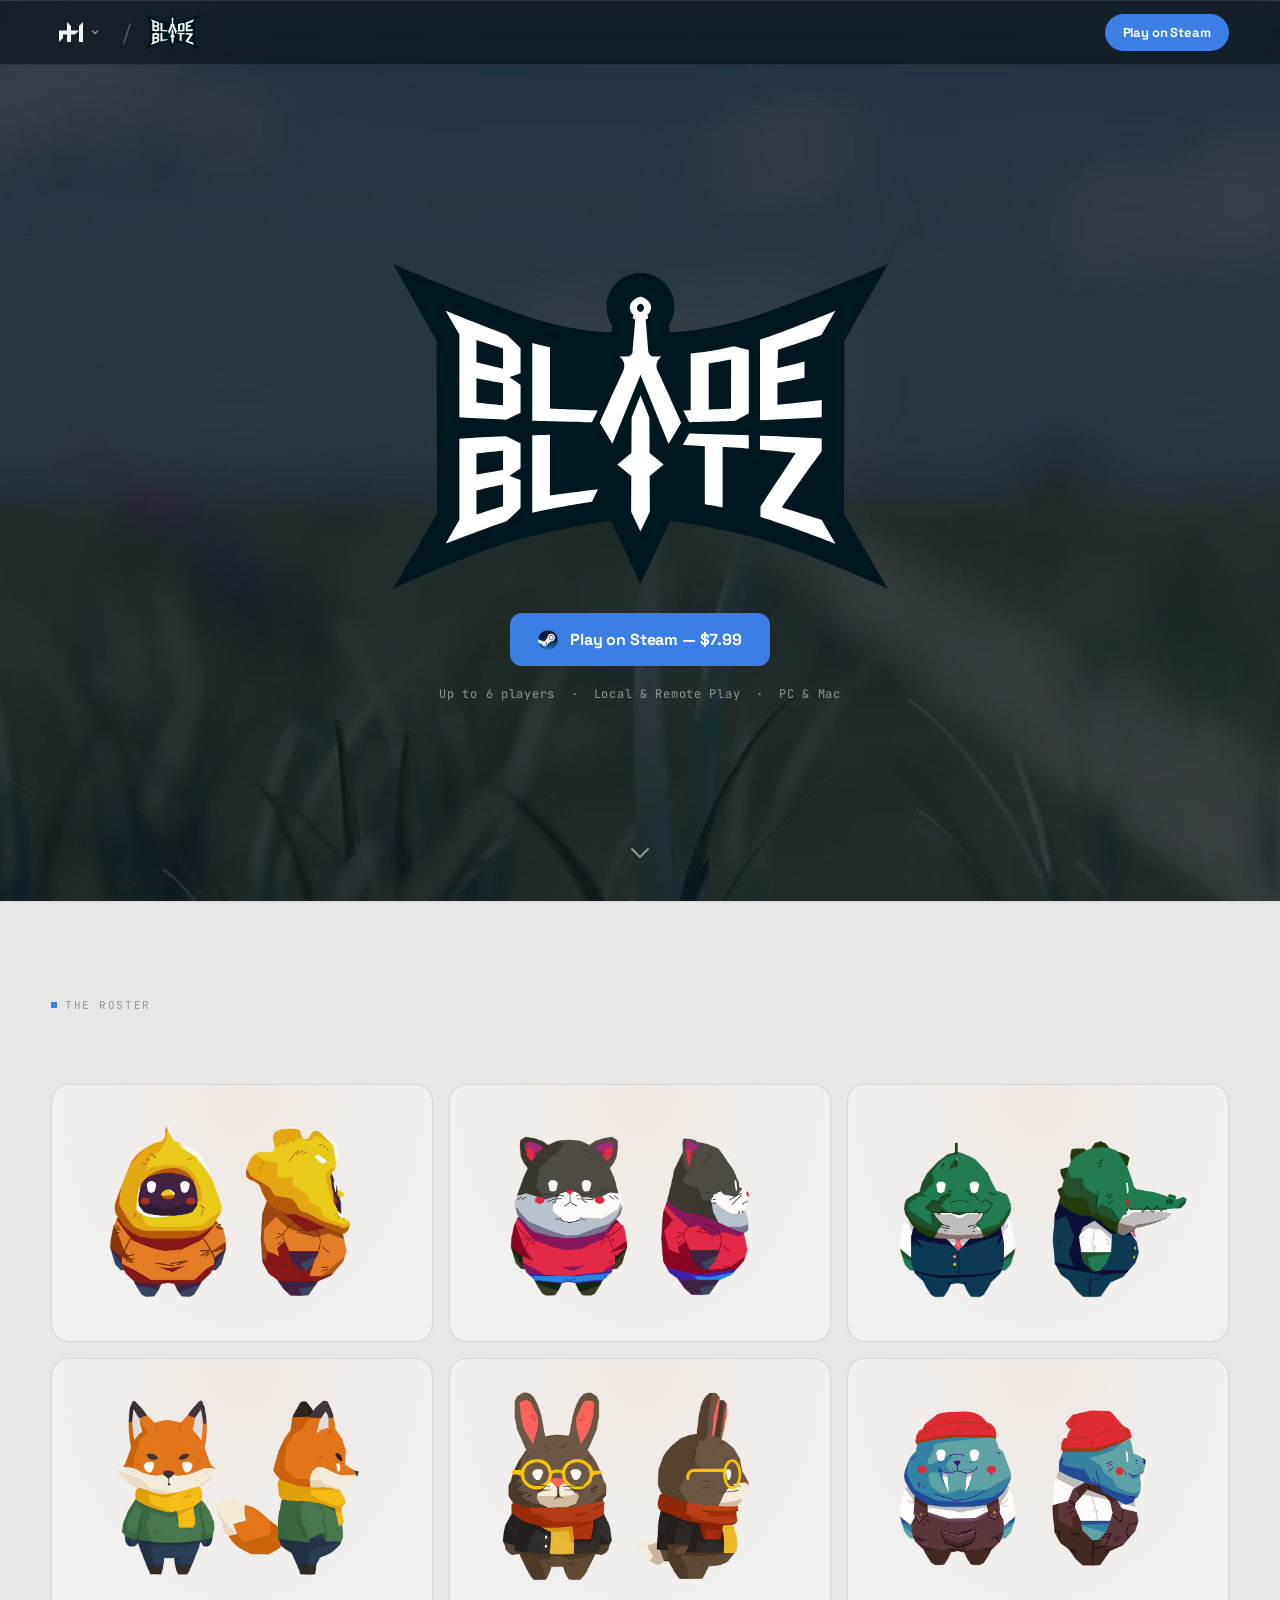
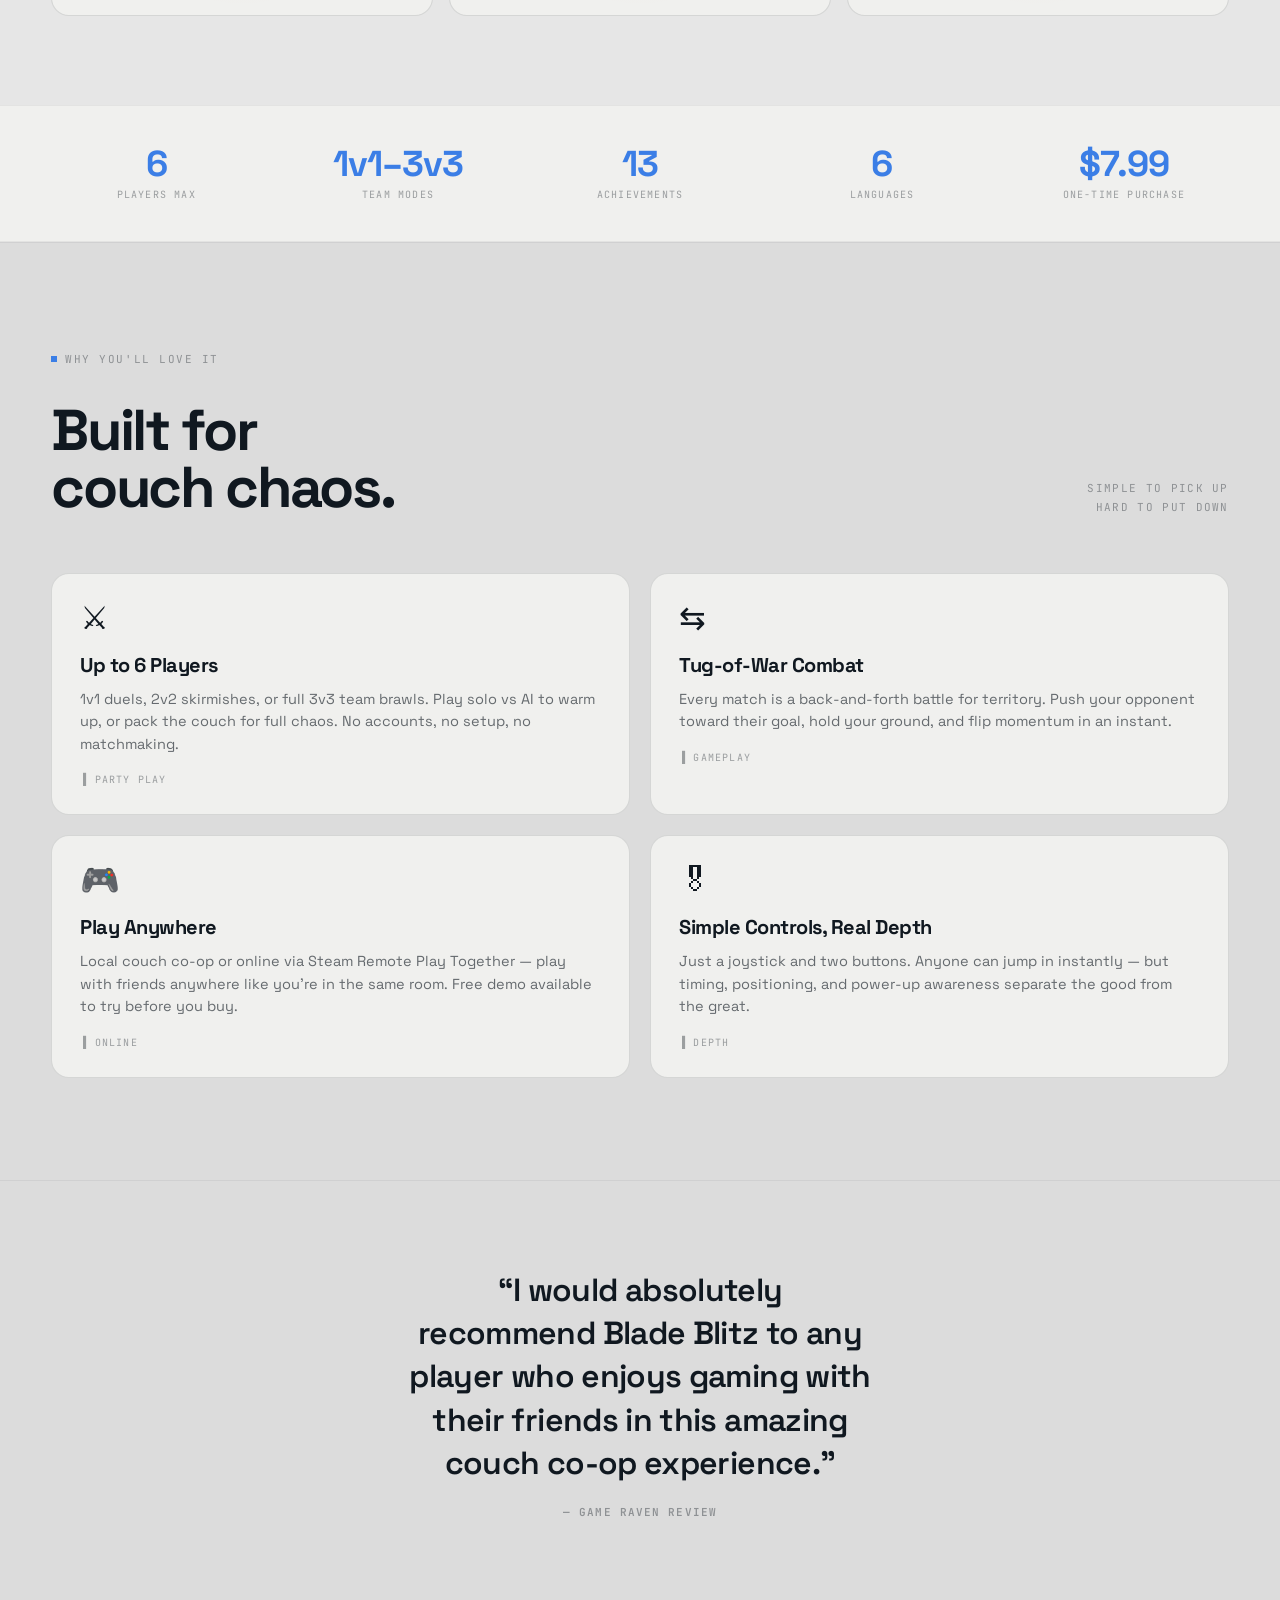
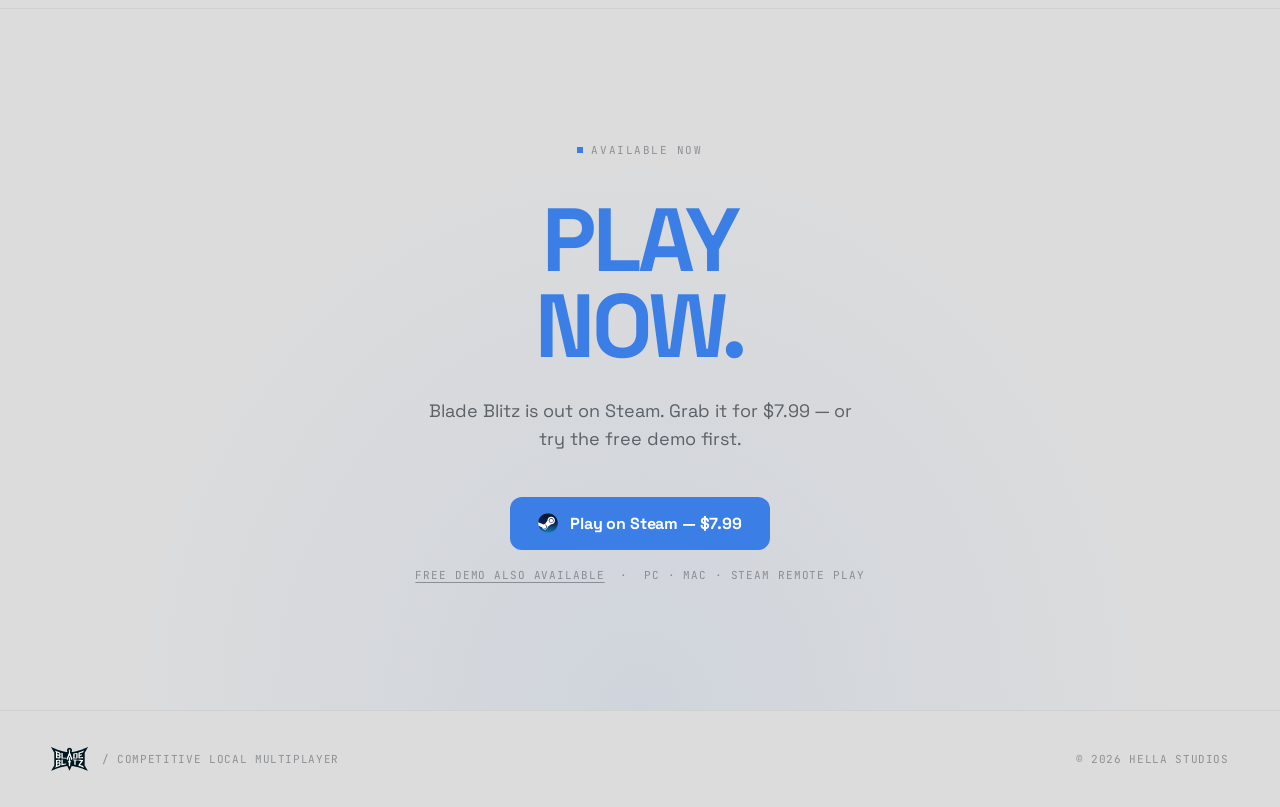
==== commit c8922103: "Updated website" ====
--- a/blade-blitz/index.html
+++ b/blade-blitz/index.html
@@ -104,10 +104,11 @@
 
   /* ── hero ── */
   .hero {
-    padding: clamp(40px, 5vw, 64px) 0 clamp(40px, 5vw, 64px);
-    padding-top: calc(clamp(40px, 5vw, 64px) + 64px);
+    min-height: 100vh;
     margin-top: -64px;
+    padding-top: 64px;
     position: relative; overflow: hidden;
+    display: flex; align-items: center;
   }
   .hero-video {
     position: absolute; inset: 0; width: 100%; height: 100%;
@@ -135,7 +136,9 @@
     text-transform: uppercase; color: var(--fg);
     margin-bottom: 32px; max-width: 10ch;
   }
-  .hero-logo { width: clamp(160px, 28vw, 340px); margin-bottom: 16px; display: block; }
+  .hero-logo { width: min(88vw, 55vh); margin-bottom: 24px; display: block; }
+  .hero-arrow { position: absolute; bottom: 32px; left: 50%; transform: translateX(-50%); color: rgba(255,255,255,0.5); animation: bounce 2s ease-in-out infinite; z-index: 2; }
+  @keyframes bounce { 0%, 100% { transform: translateX(-50%) translateY(0); } 50% { transform: translateX(-50%) translateY(8px); } }
   .hero .tagline {
     font-size: clamp(20px, 2.2vw, 30px);
     font-weight: 600; letter-spacing: -0.02em; line-height: 1.3;
@@ -271,15 +274,16 @@
     <source src="../assets/blade-blitz/bladeblitz-trailer.webm" type="video/webm">
   </video>
   <div class="shell inner">
-<img src="../assets/blade-blitz/blade-blitz-logo.svg" alt="Blade Blitz" class="hero-logo">
-    <p class="tagline">Spin, slice, and score in a frantic local sword-fighting tug-of-war.</p>
-    <p class="sub">Clash with friends, push the offense toward their goal, and claim victory in chaotic arenas using wild power-ups. Just a joystick and two buttons — easy to pick up, hard to put down.</p>
-    <a href="https://store.steampowered.com/app/3161450/Blade_Blitz/" class="btn-steam" target="_blank" rel="noopener">
+    <img src="../assets/blade-blitz/blade-blitz-logo.svg" alt="Blade Blitz" class="hero-logo">
+<a href="https://store.steampowered.com/app/3161450/Blade_Blitz/" class="btn-steam" target="_blank" rel="noopener">
       <img src="../assets/icons/steam.svg" alt="" width="20" height="20">
       Play on Steam — $7.99
     </a>
     <div class="hero-meta">Up to 6 players &nbsp;&middot;&nbsp; Local &amp; Remote Play &nbsp;&middot;&nbsp; PC &amp; Mac</div>
   </div>
+  <svg class="hero-arrow" width="32" height="32" viewBox="0 0 32 32" fill="none" stroke="currentColor" stroke-width="2" stroke-linecap="round" stroke-linejoin="round">
+    <path d="M8 12l8 8 8-8"/>
+  </svg>
 </section>
 
 <!-- cast -->
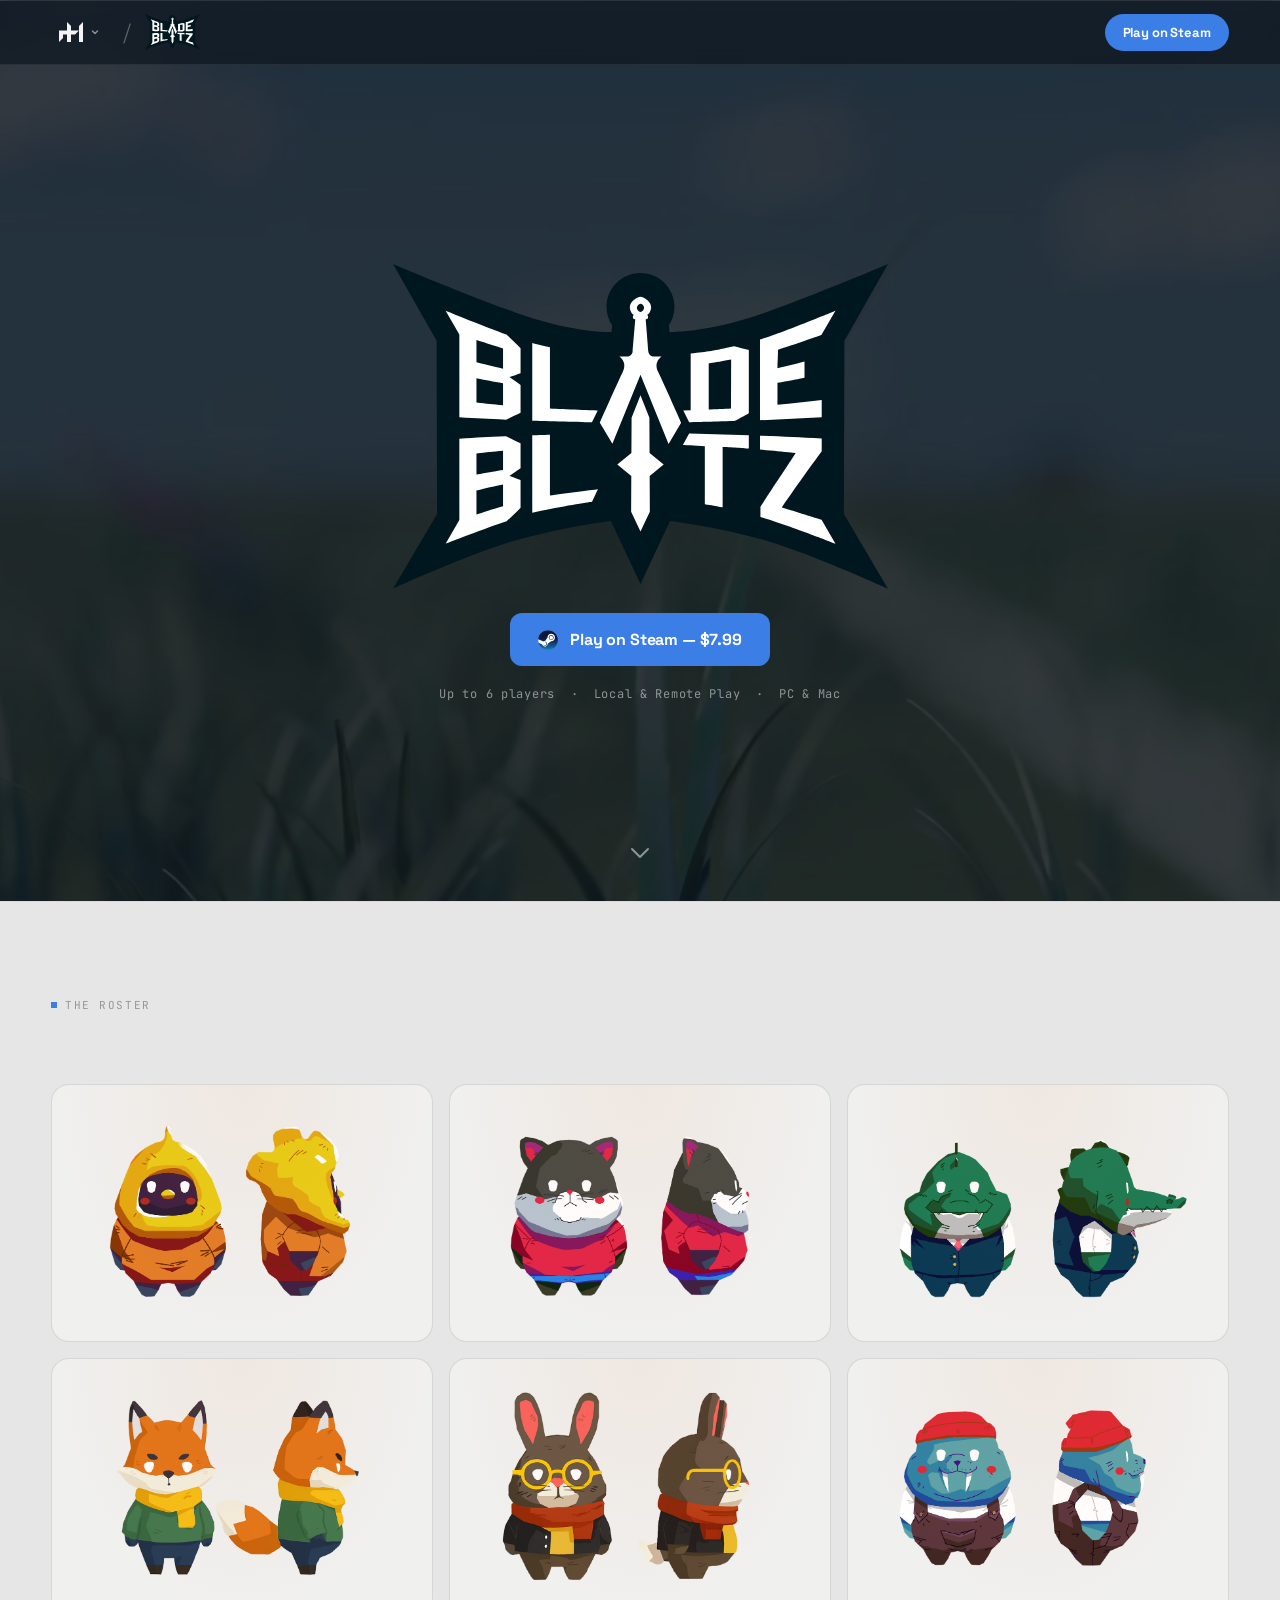
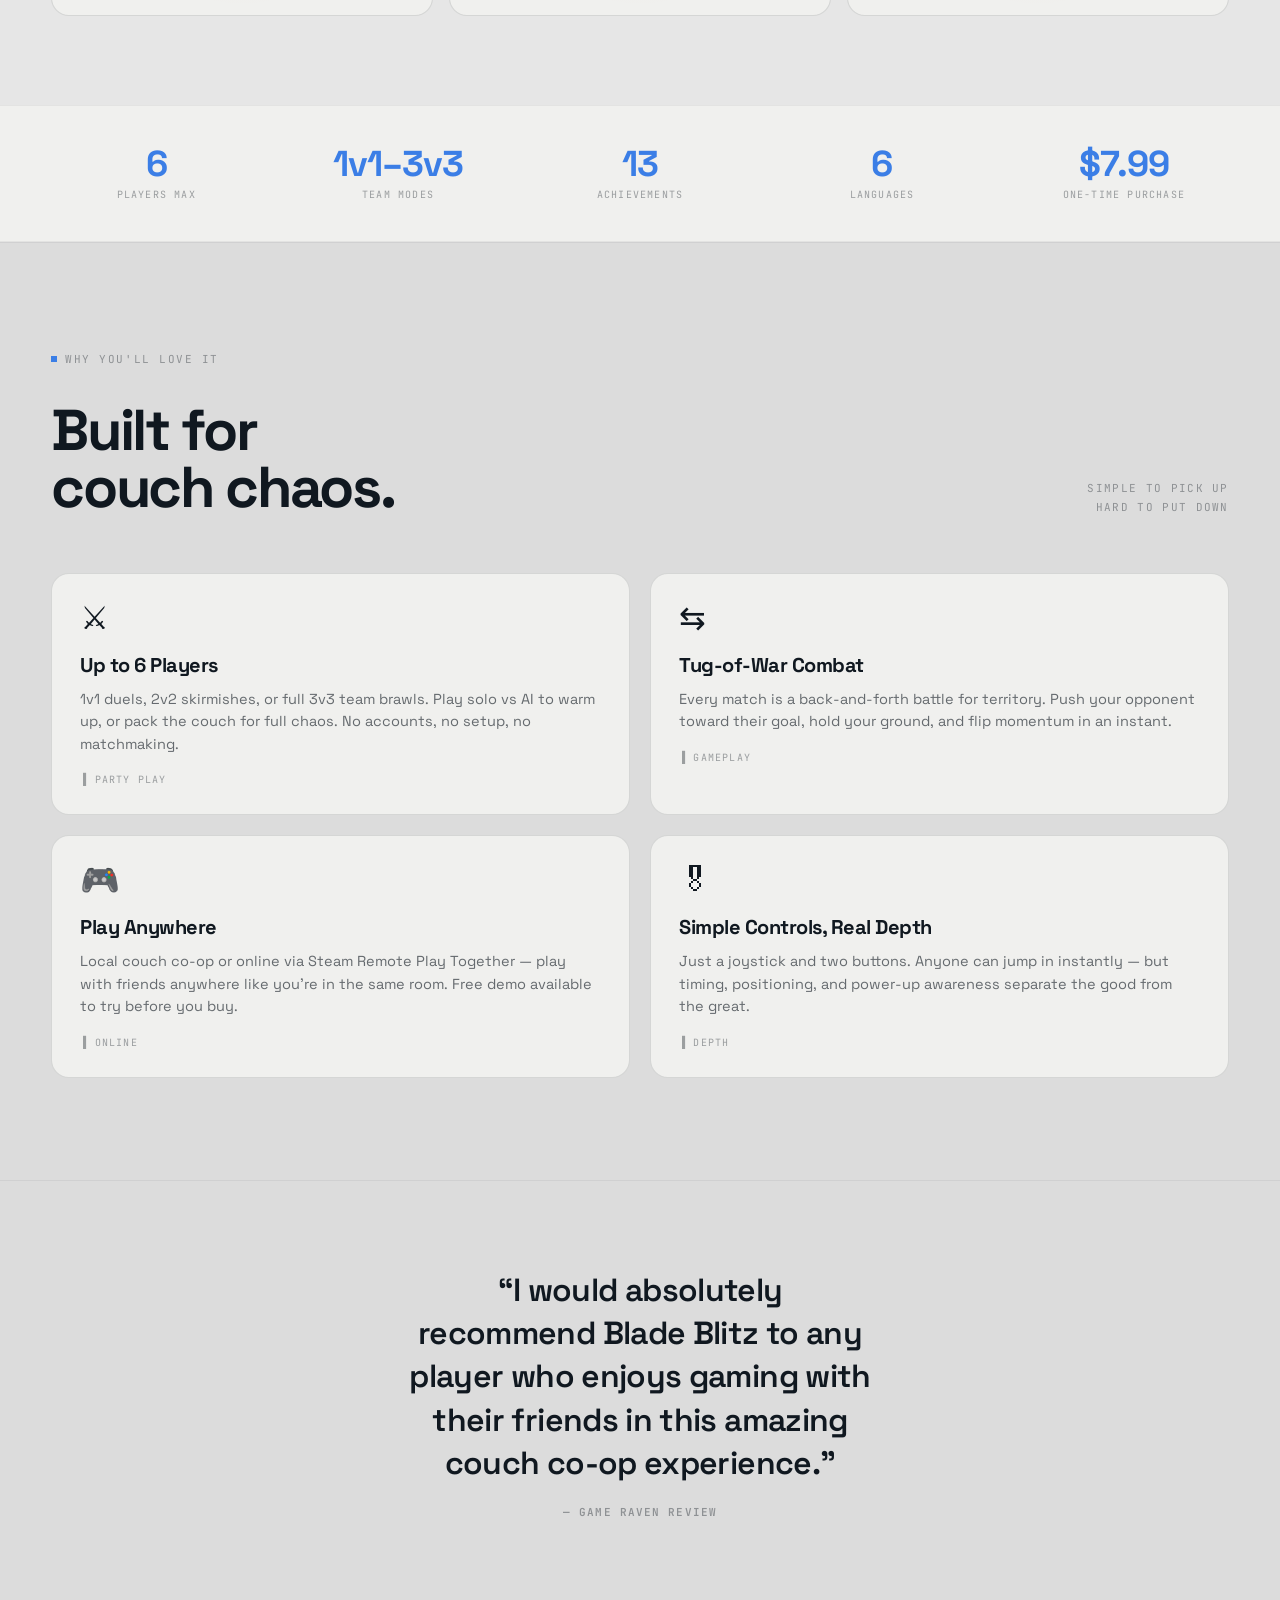
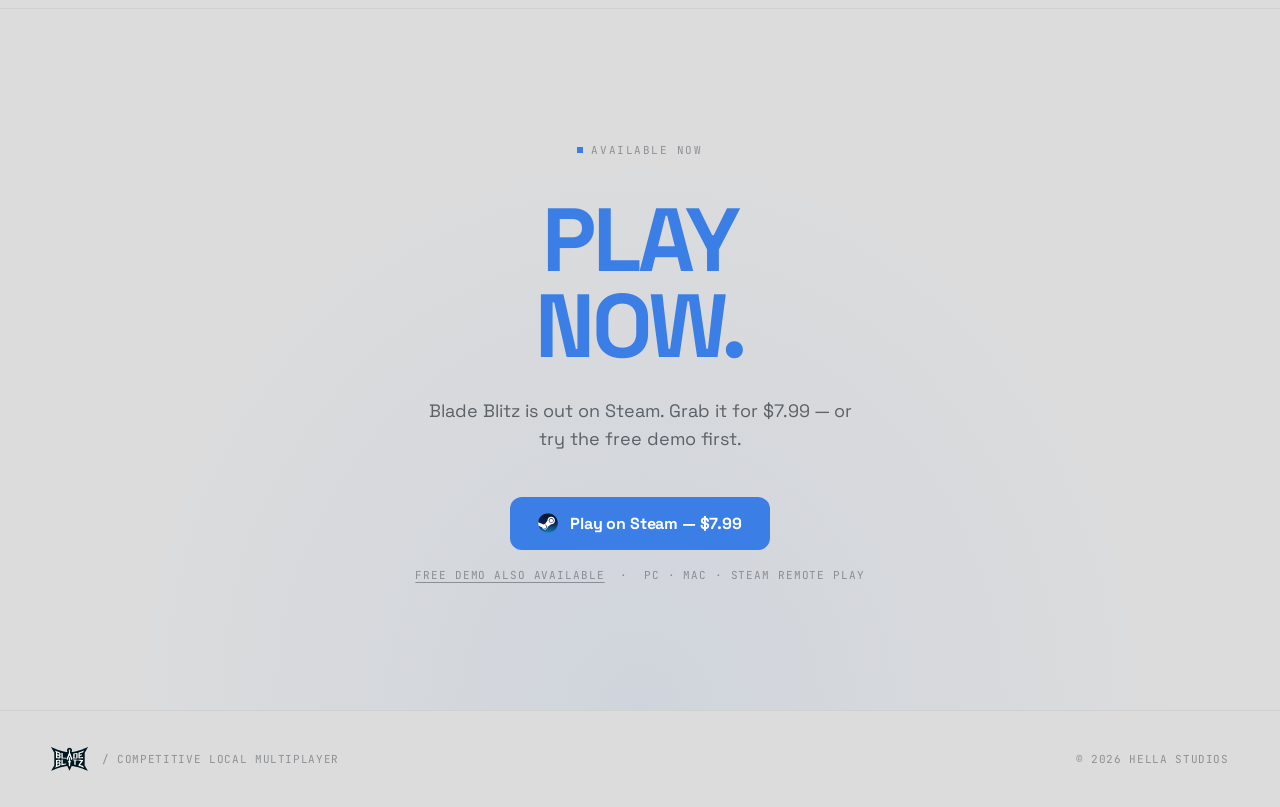
==== commit 17f84310: "Add canonical links to HTML pages Add canonical link tags to pages to set canonical URLs for SEO and" ====
--- a/blade-blitz/index.html
+++ b/blade-blitz/index.html
@@ -3,6 +3,7 @@
 <head>
 <meta charset="UTF-8">
 <meta name="viewport" content="width=device-width, initial-scale=1.0">
+<link rel="canonical" href="https://hellastudios.games/blade-blitz/">
 <title>Blade Blitz — Chaotic sword duels with friends.</title>
 <link rel="stylesheet" href="../styles.css">
 <style>
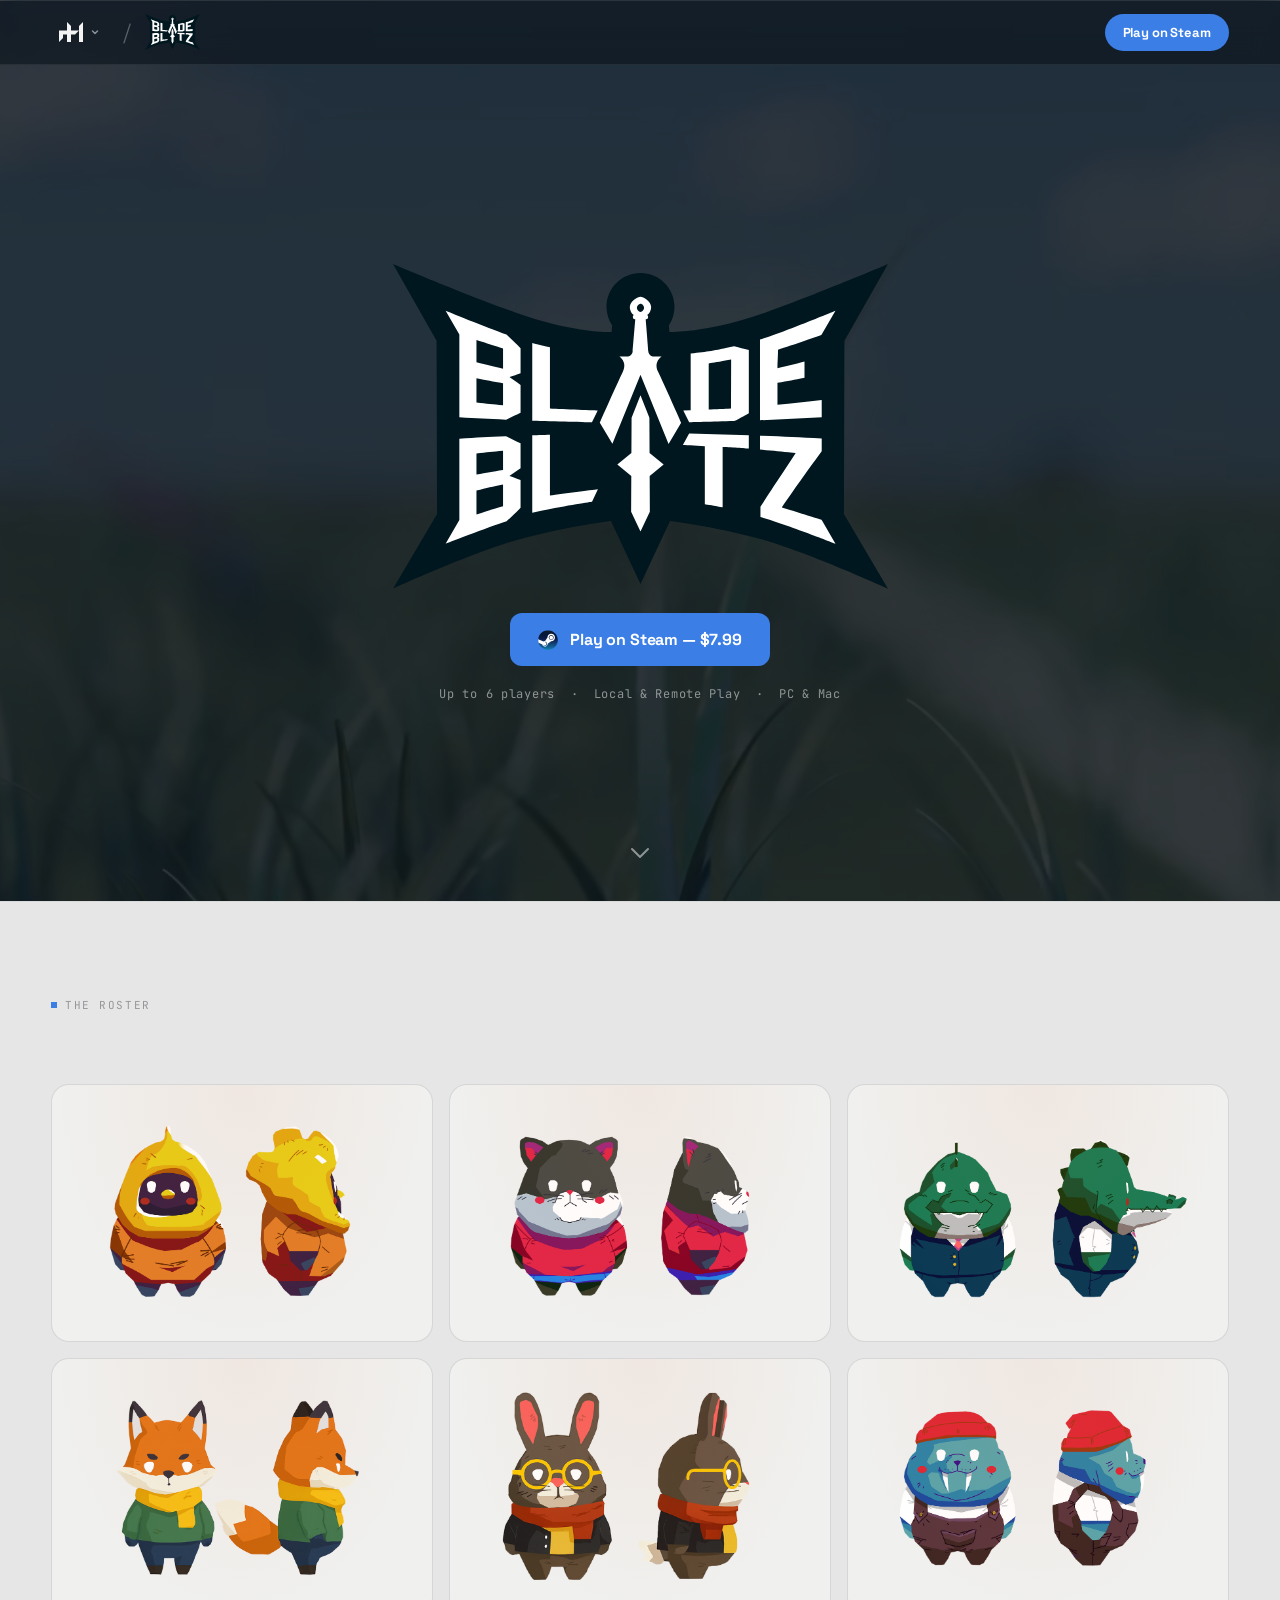
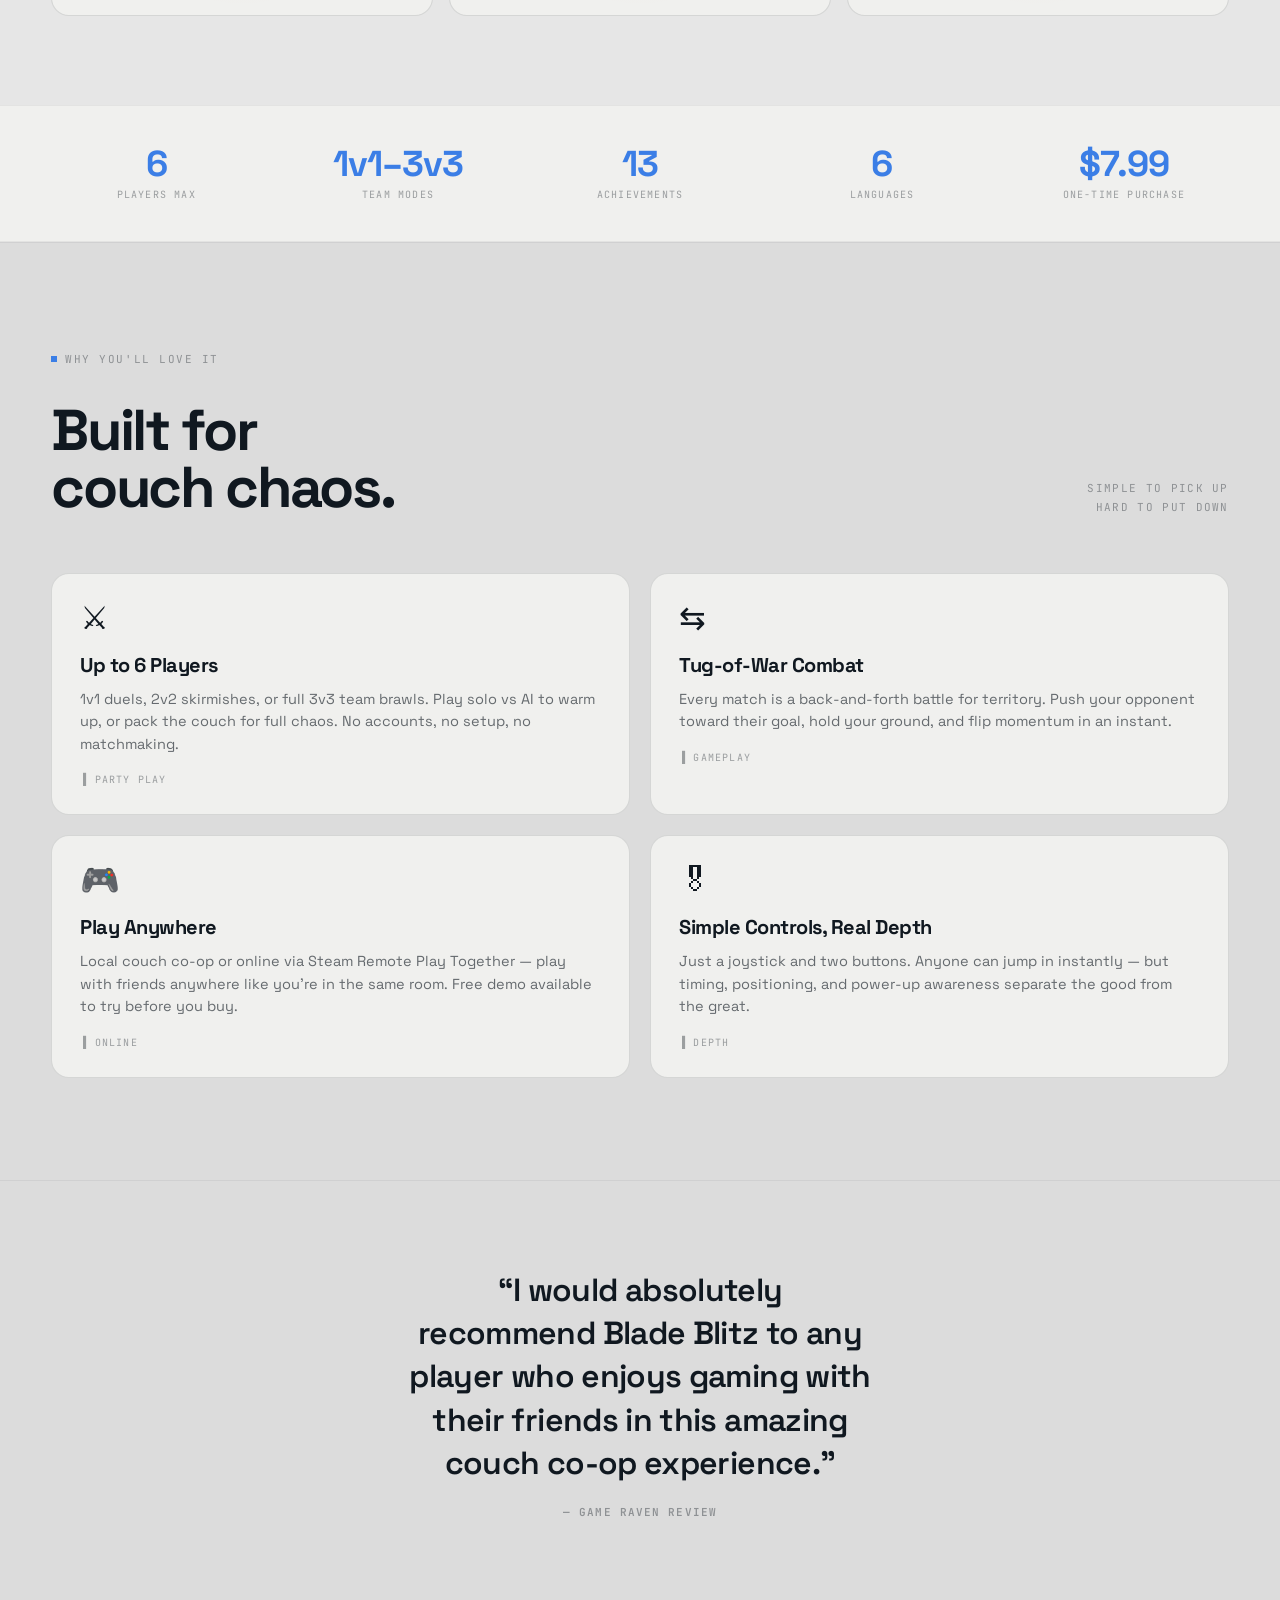
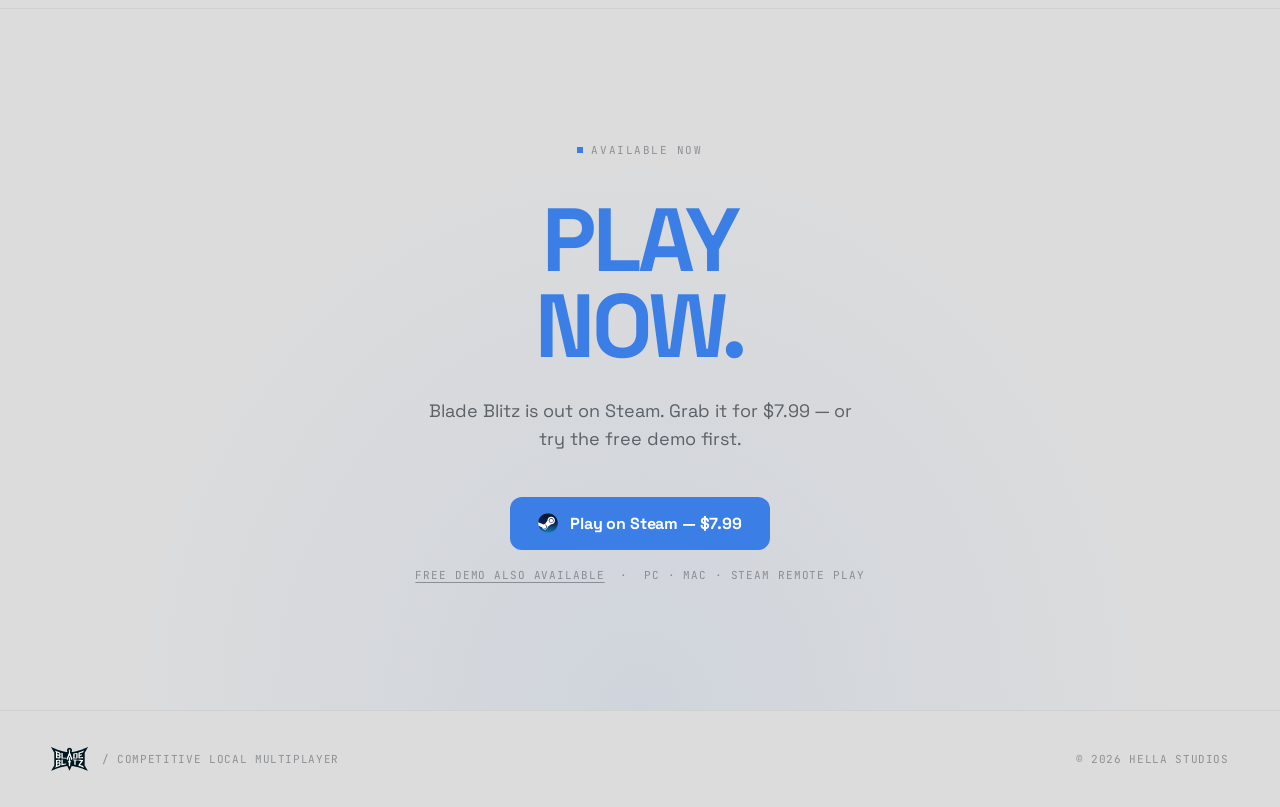
==== commit 35549c7d: "Add Typecast landing, pages and icon Introduce the new Typecast product: add a full static landing p" ====
--- a/blade-blitz/index.html
+++ b/blade-blitz/index.html
@@ -257,6 +257,14 @@
           </span>
           <svg class="check" width="14" height="14" viewBox="0 0 14 14" fill="none" stroke="currentColor" stroke-width="1.8" stroke-linecap="round" stroke-linejoin="round"><path d="M3 7.5l3 3 5-7"/></svg>
         </a>
+        <a class="item" href="../typecast/" role="menuitem">
+          <span class="tile" style="padding:0;overflow:hidden;"><img src="../assets/typecast/typecast-icon.png" alt="" width="32" height="32" style="display:block;object-fit:cover;"></span>
+          <span class="body">
+            <span class="nm">Typecast</span>
+            <span class="desc">Movie night made competitive</span>
+          </span>
+          <svg class="arrow" width="14" height="14" viewBox="0 0 14 14" fill="none" stroke="currentColor" stroke-width="1.5" stroke-linecap="round"><path d="M5 3l4 4-4 4"/></svg>
+        </a>
         <div class="divider"></div>
         <a class="footer-link" href="../">
           <span>Visit Hella Studios</span>
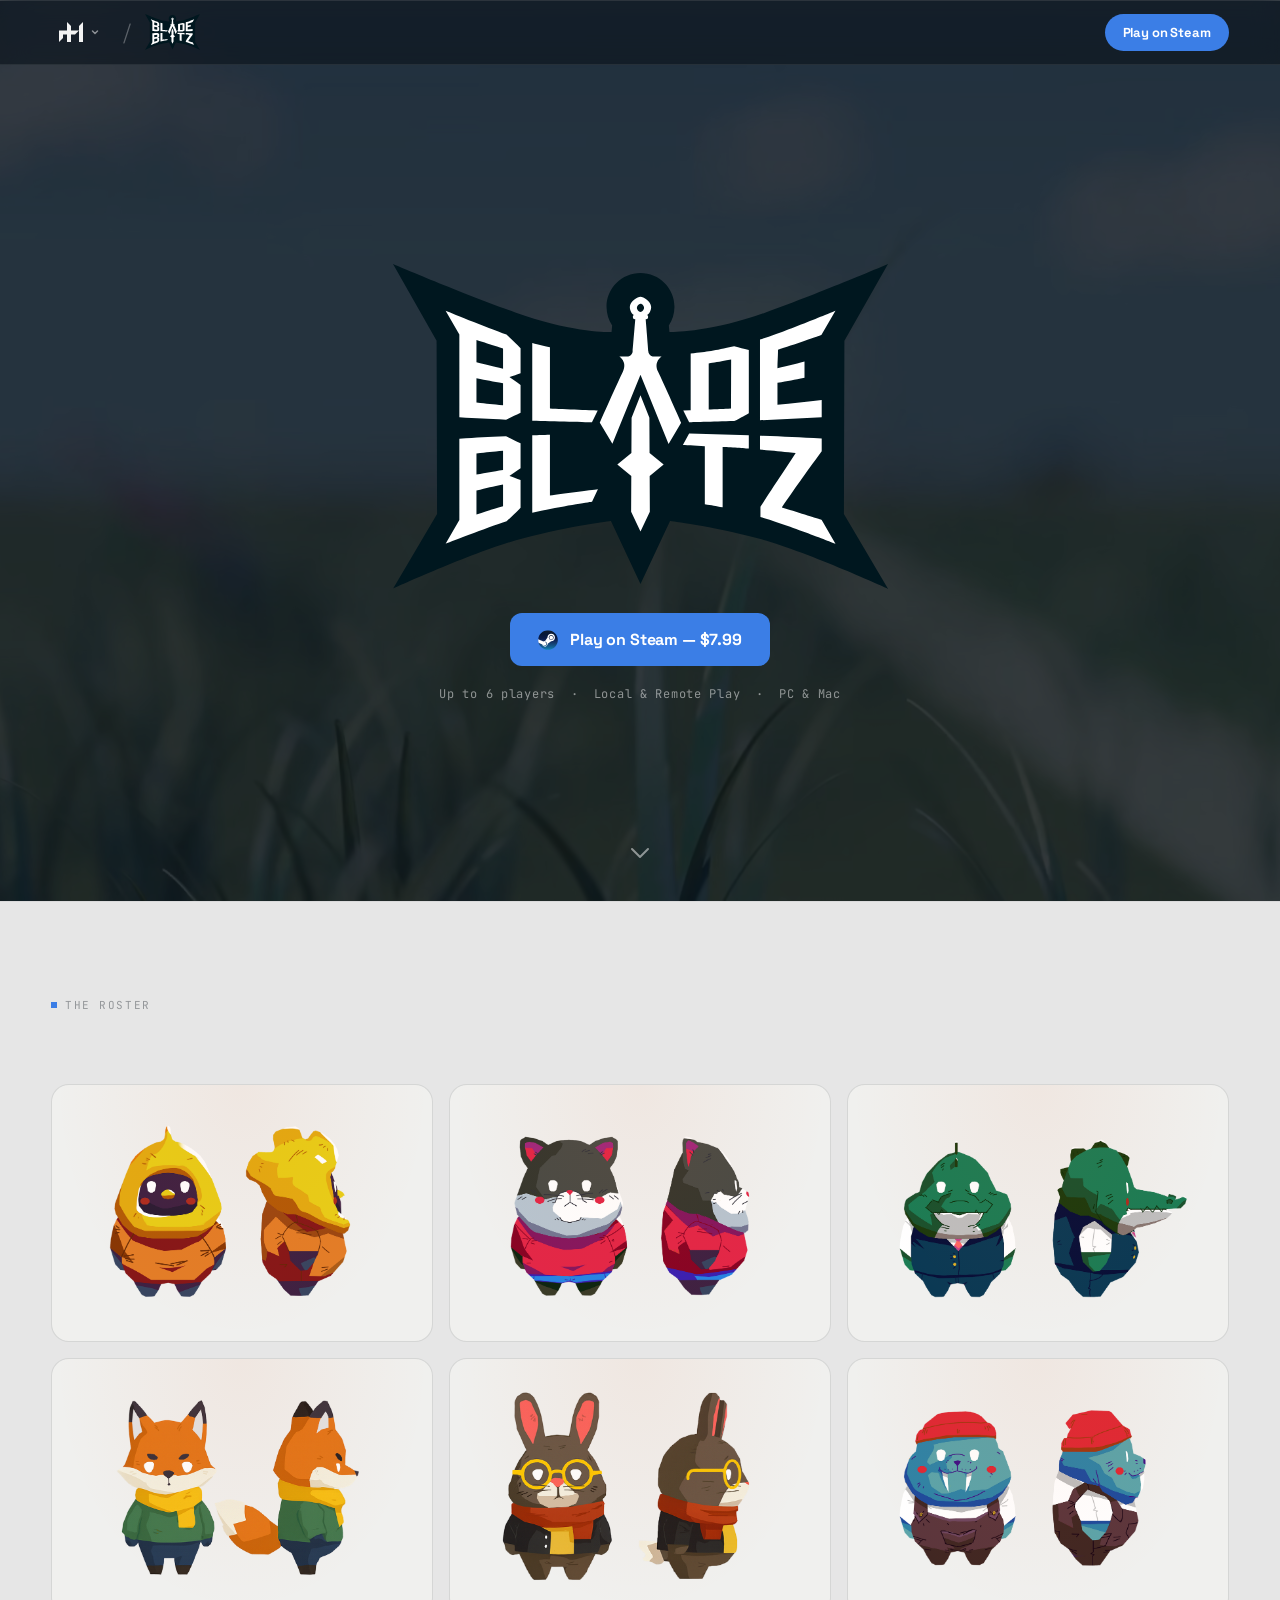
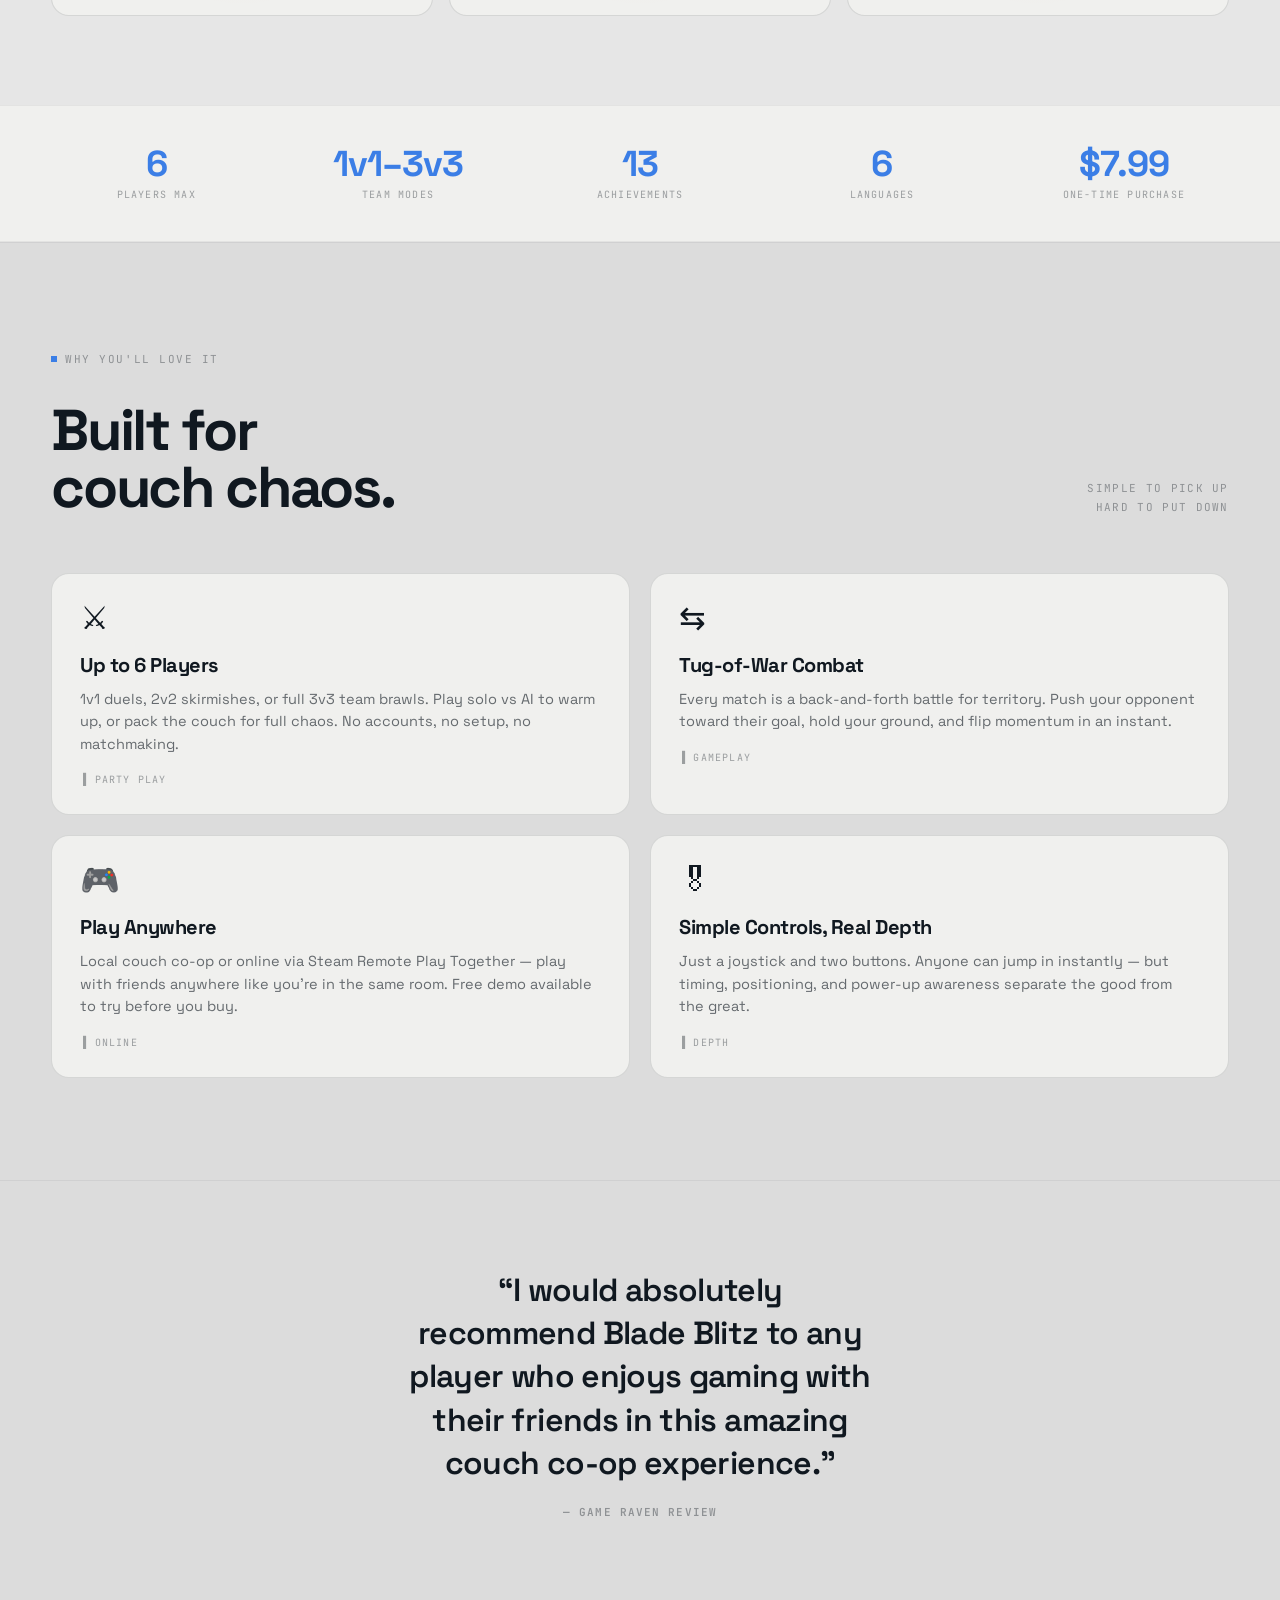
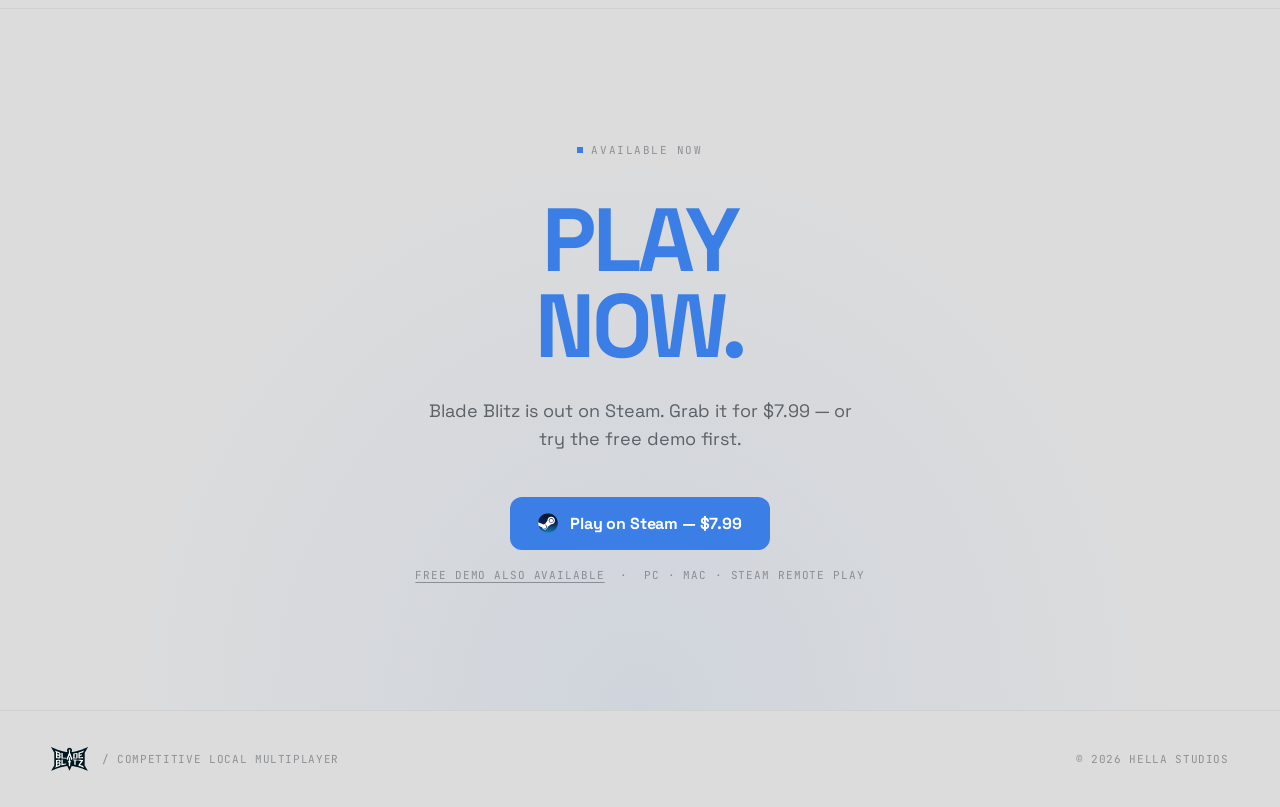
==== commit b6ac6a05: "Add GA4 analytics tag to all site pages Enables traffic acquisition reporting (referrer/UTM) across " ====
--- a/blade-blitz/index.html
+++ b/blade-blitz/index.html
@@ -1,6 +1,14 @@
 <!DOCTYPE html>
 <html lang="en">
 <head>
+<!-- Google tag (gtag.js) -->
+<script async src="https://www.googletagmanager.com/gtag/js?id=G-3Z5BN2KLLE"></script>
+<script>
+  window.dataLayer = window.dataLayer || [];
+  function gtag(){dataLayer.push(arguments);}
+  gtag('js', new Date());
+  gtag('config', 'G-3Z5BN2KLLE');
+</script>
 <meta charset="UTF-8">
 <meta name="viewport" content="width=device-width, initial-scale=1.0">
 <link rel="canonical" href="https://hellastudios.games/blade-blitz/">
